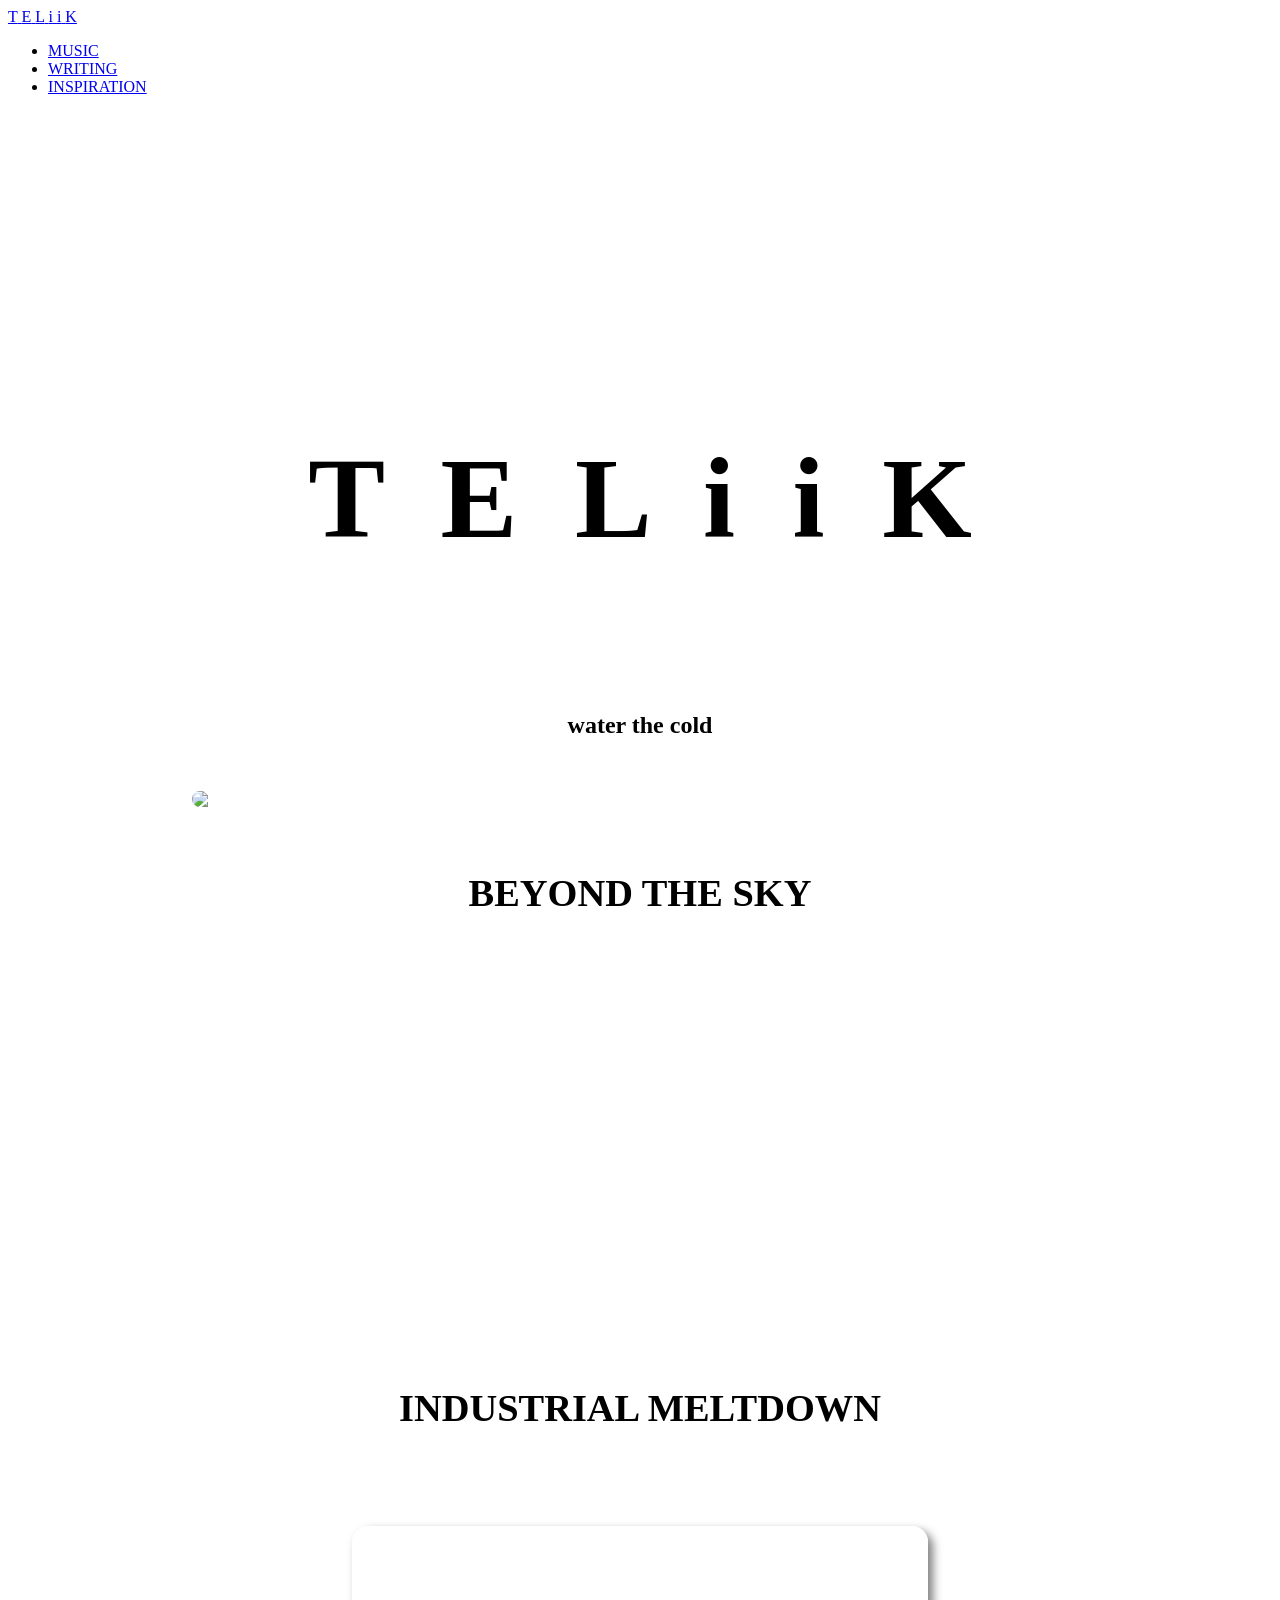
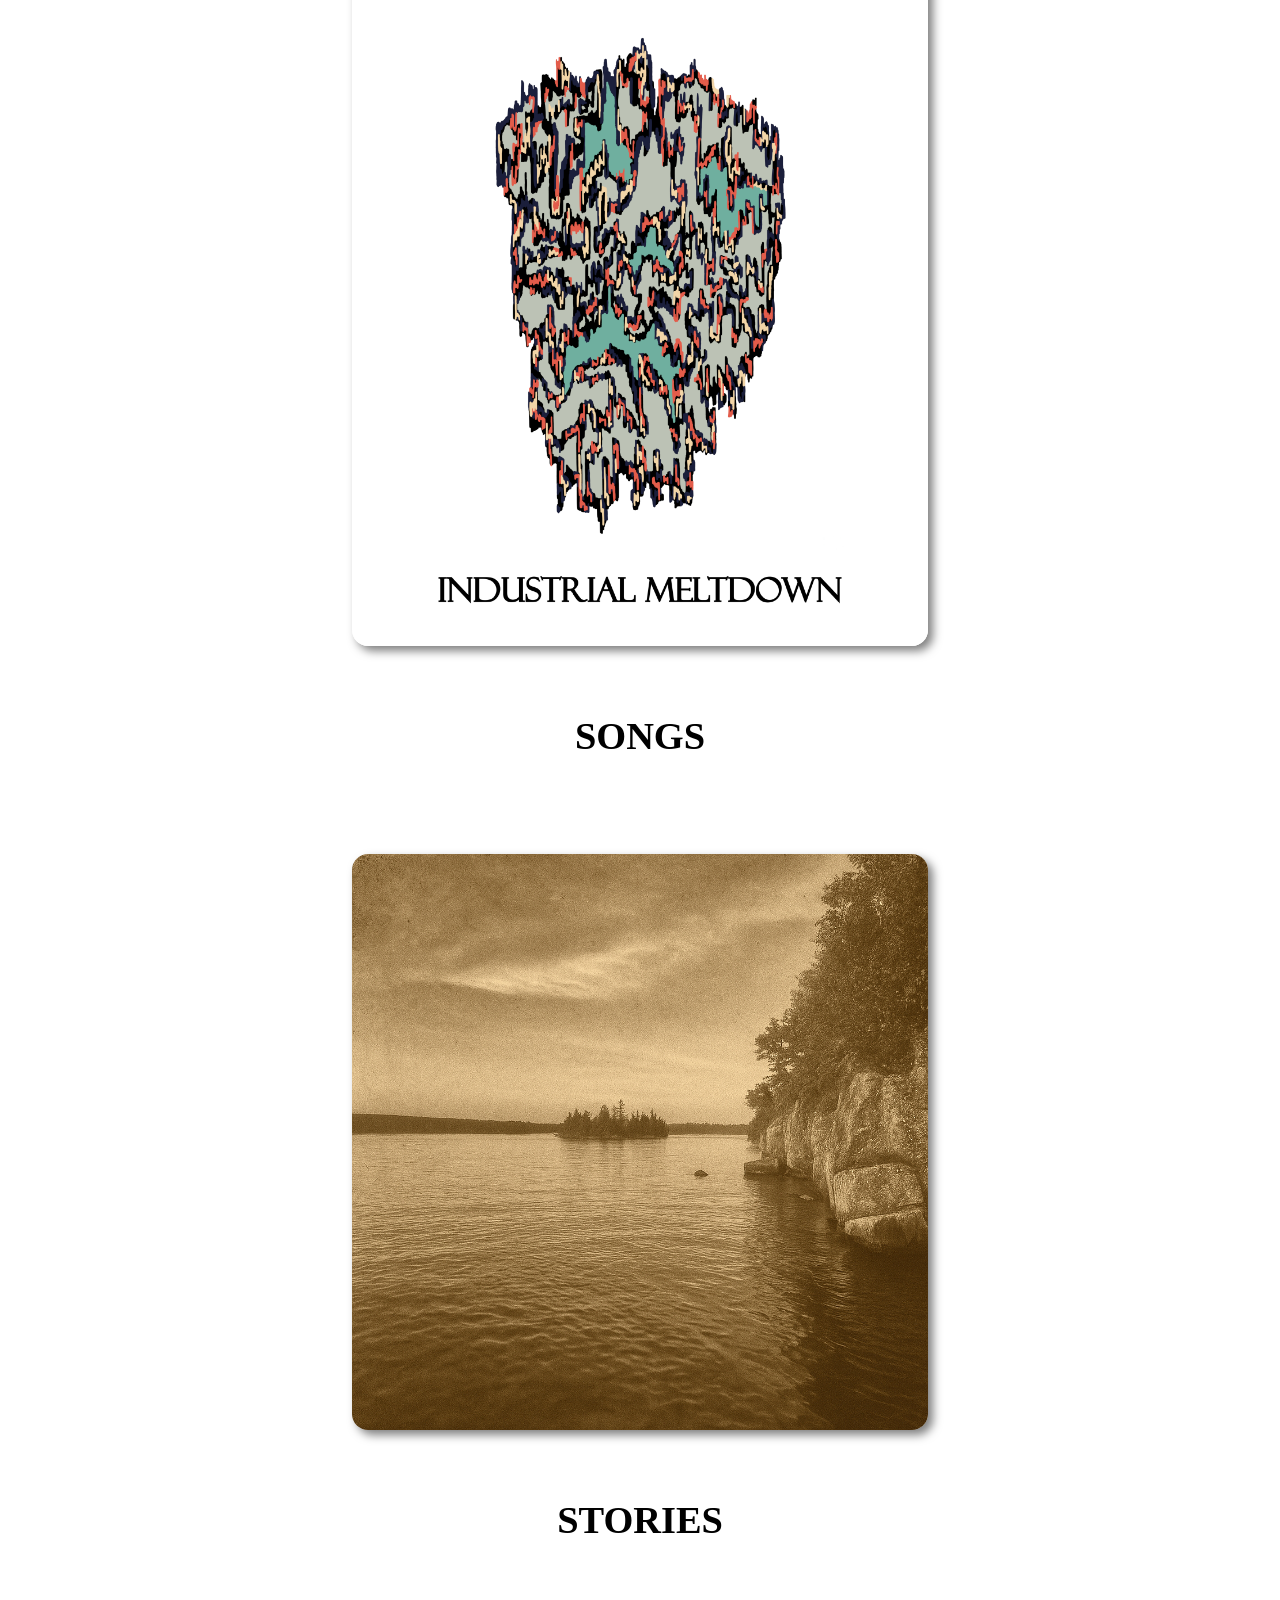
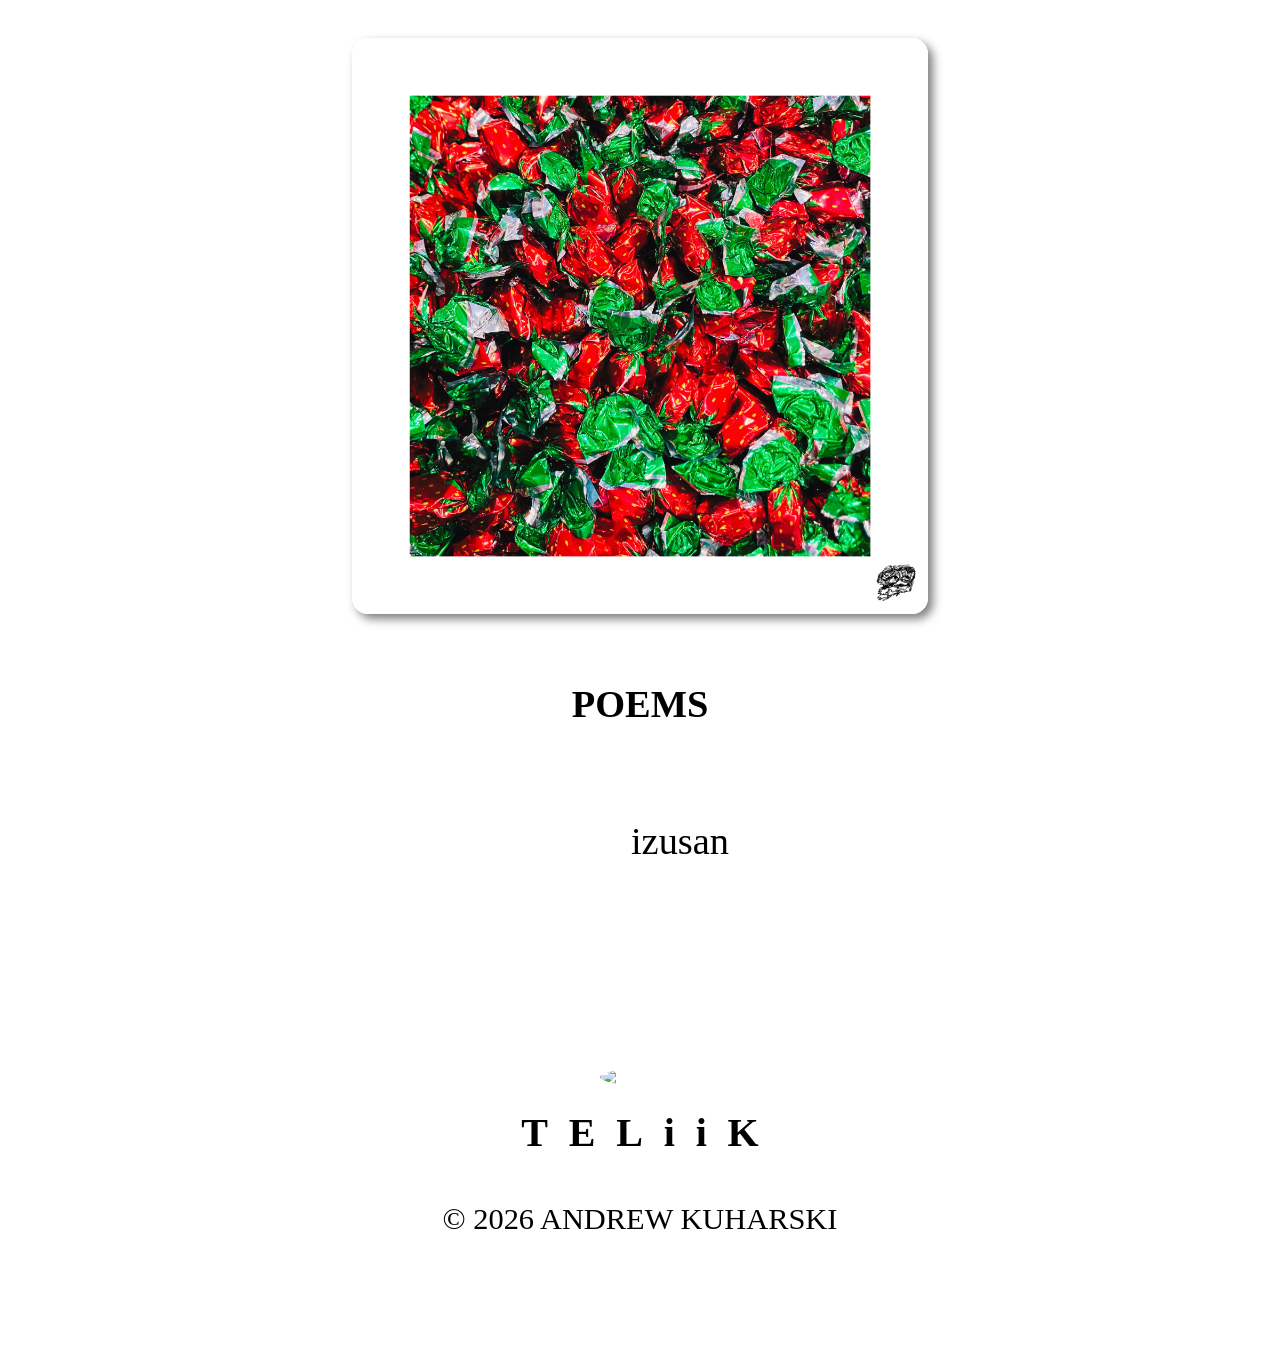
==== index.html @ 66ac55ae "housekeeping" ====
<!DOCTYPE html>
<html lang="en">
<head>
  <meta charset="UTF-8">
  <meta http-equiv="X-UA-Compatible" content="IE=edge" />
  <meta name="viewport" content="width=device-width, initial-scale=1.0">
  <title>teliik.net</title>
  <link rel="apple-touch-icon" sizes="180x180" href="/images/apple-touch-icon.png">
  <link rel="icon" type="image/png" sizes="32x32" href="/images/favicon-32x32.png">
  <link rel="icon" type="image/png" sizes="16x16" href="/images/favicon-16x16.png">
  <link rel="manifest" href="/images/site.webmanifest">
  <link rel="mask-icon" href="/images/safari-pinned-tab.svg" color="#000000">
  <link rel="shortcut icon" href="/images/favicon.ico">
  <meta name="msapplication-TileColor" content="#2b5797">
  <meta name="msapplication-config" content="/images/browserconfig.xml">
  <meta name="theme-color" content="#ffffff">
  <script src="https://ajax.googleapis.com/ajax/libs/jquery/3.6.4/jquery.min.js" defer></script>
  <script src="https://kit.fontawesome.com/6708aff63b.js" crossorigin="anonymous" defer></script>
  <script src="scripts/header.js" defer></script>
  <script src="scripts/footer.js" defer></script>
  <script src="scripts/typewriter.js" defer></script>
  <script src="scripts/marquee.js" defer></script>
  <link rel="stylesheet" href="styles/header.css">
  <link rel="stylesheet" href="styles/index.css">
  <link rel="stylesheet" href="styles/footer.css">
  <link rel="stylesheet" href="styles/typewriter.css">
</head>
<body>
  <header class="header">
    <nav class="navbar">
      <a href="./" class="nav-logo">
        <div class="title">
          <span style="--i:1">T</span>
          <span style="--i:2">E</span>
          <span style="--i:3">L</span>
          <span style="--i:4">i</span>
          <span style="--i:5">i</span>
          <span style="--i:6">K</span> 
        </div>    
      </a>
      <ul class="nav-list">
          <li class="nav-item">
            <a href="./music" class="nav-link">MUSIC</a>
          </li>
          <li class="nav-item">
              <a href="./writing" class="nav-link">WRITING</a>
          </li>
          <li class="nav-item">
              <a href="./inspiration" class="nav-link">INSPIRATION</a>
          </li>
      </ul>
      <div class="hamburger">
          <span class="bar"></span>
          <span class="bar"></span>
          <span class="bar"></span>
      </div>
    </nav>
  </header>
  <main style="flex-grow: 1;">
    <section>
      <div class="homepage">
        <div class="home-text">
          <h1 class="title-text">
            T&ensp;E&ensp;L&ensp;i&ensp;i&ensp;K
          </h1>
          <div class="typing-container">
            <h1 class="typewrite"></h1>
          </div>
        </div>
        <img class="lines-img" src="./images/teliik.png">
      </div>
    </section>
    <section>
      <div class="recent">
        <div class="recent-content">
          <div class="recent-thing">
            <h2 class="recent-text">
              BEYOND THE SKY
            </h2>
            <iframe
              src="https://www.youtube.com/embed/NKe9_5n9QjQ?autoplay=1&mute=1&rel=0&modestbranding=1" 
              title="teliik - Beyond the Sky (official video)" 
              frameborder="0" 
              allow="accelerometer; autoplay; clipboard-write; encrypted-media; gyroscope; picture-in-picture; web-share" 
              allowfullscreen>
            </iframe>
            <h2 class="recent-text">
              INDUSTRIAL MELTDOWN
            </h2>
            <a href="./inspiration" target="_blank" style=" position: relative; text-align: center; color: var(--main-bg-color);">
              <img class="story-img" src="./images/industrialmeltdown.png">
            </a>
          </div>
          <div class="recent-thing">
            <h2 class="recent-text">
              SONGS
            </h2>
            <a href="./music" target="_blank" style=" position: relative; text-align: center; color: var(--main-bg-color);">
              <img class="story-img" src="./images/lakes.png">
            </a>            
            <h2 class="recent-text">
              STORIES
            </h2>
            <a href="./japanesecandy.pdf" target="_blank" style=" position: relative; text-align: center; color: var(--main-bg-color);">
              <img class="story-img" src="./images/japanesecandy.png">
            </a>
          </div>
        </div>
      </div>
    </section>
    <section>
      <div class="recent-poems">
        <h2 class="recent-text">
          POEMS
        </h2>
        <div class="marquee">
          <ul class="marquee-content">
            <li><p>izusan</p></li>
            <li><p>teak</p></li>
            <li><p>sunrise</p></li>
            <li><p>lighthouse</p></li>
            <li><p>constellation</p></li>
            <li><p>firefly</p></li>
          </ul>
        </div>
      </div>
    </section>
  </main>
  <footer>
    <div class="footer-icons">
      <a href="https://www.instagram.com/andrewkuharski/" target="_blank" rel="noreferrer">
        <i class="fa-brands fa-instagram fa-fw" style="color: #000000; transition: 0.3s; font-size: 2.7rem;"></i>
      </a>
      <img class="two-footer" src="./images/22FA.png">
      <a href="https://open.spotify.com/artist/4HuOKZWRAAiEM58F3AivnS?si=sZNmsXobSdCxWiwDuWc8qQ">
        <i class="fa-brands fa-spotify fa-fw" style="color: #000000; transition: 0.3s; font-size: 2.7rem;"></i>
      </a>
    </div>
    <div class="footer-name">
      <div class="footer-scroll">
        <span style="--i:1">T</span>
        <span style="--i:2">E</span>
        <span style="--i:3">L</span>
        <span style="--i:4">i</span>
        <span style="--i:5">i</span>
        <span style="--i:6">K</span>
      </div>
    </div>
    <div class="copyright-notice">
      <p>&#169; 2026 ANDREW KUHARSKI</p>
    </div>
  </footer>
</body>
</html>
---- styles/index.css ----
.homepage {
  padding-top: clamp(10rem, 12vw, 18rem);
  padding-bottom: clamp(4rem, 4vw, 10rem);
  background-color: var(--main-bg-color);
  display: flex;
  flex-direction: row;
  justify-content: space-evenly;
  align-items: center;
}

.home-text {
  background-color: var(--main-bg-color);
  display: flex;
  flex-direction: column;
  justify-content: flex-start;
  align-items: center;
}

.title-text {
  text-align: center;
  font-size: clamp(4rem,9vw,9rem);
  padding-left: 12rem;
  padding-right: 12rem;
}

.lines-img {
  object-fit: cover;
  /* margin-top: clamp(2rem, 2vw, 8rem); */
  width: clamp(30rem, 45vw, 90rem);
  border-radius: 1rem;
}

/* marquee styling below */
.recent-poems {
  padding-top: 0rem;
  padding-left: 5rem;
  padding-right: 5rem;
  padding-bottom: clamp(2rem, 4vw, 10rem);
  /* margin-top: clamp(8rem, 6vw, 18rem); */
  background-color: var(--main-bg-color);
  display: flex;
  flex-direction: column;
  justify-content: space-evenly;
  align-items: center;

  /* marquee vars */
  --marquee-width: 80vw;
  --marquee-height: 20vh;
  --marquee-elements-displayed: 1;
  --marquee-element-width: calc(var(--marquee-width) / var(--marquee-elements-displayed));
  --marquee-animation-duration: calc(var(--marquee-elements) * 6s);
}

.recent-text {
  font-size: clamp(2rem,3vw,4rem);
}

.marquee {
  
  width: var(--marquee-width);
  height: var(--marquee-height);
  background-color: var(--main-bg-color);
  color: var(--main-text-color);
  overflow: hidden;
  position: relative;
}

.marquee:before, .marquee:after {
  position: absolute;
  top: 0;
  width: 12rem;
  height: 100%;
  content: "";
  z-index: 3;
}

.marquee:before {
  left: 0;
  background: linear-gradient(to right, var(--main-bg-color) 0%, transparent 100%);
}
.marquee:after {
  right: 0;
  background: linear-gradient(to left, var(--main-bg-color) 0%, transparent 100%);
}

.marquee-content {
  list-style: none;
  height: 50%;
  display: flex;
  animation: scrolling var(--marquee-animation-duration) linear infinite;
  margin-top: 3vw;
  margin-bottom: 6vw;
}

@keyframes scrolling {
  0% { transform: translateX(0); }
  100% { transform: translateX(calc(-1 * var(--marquee-element-width) * 
  var(--marquee-elements))); }
}

.marquee-content li {
  display: flex;
  justify-content: center;
  align-items: center;
  text-align: center;
  flex-shrink: 0;
  width: var(--marquee-element-width);
  max-height: 100%;
  font-size: clamp(1.5rem,3vw,4rem);
  white-space: nowrap;
}

.marquee-content li:hover {
  cursor: pointer;
}

.recent {
  background-color: var(--main-bg-color);
  display: flex;
  flex-direction: column;
  justify-content: space-evenly;
  align-items: center;
  padding-left: 5rem;
  padding-right: 5rem;
}

.recent-thing {
  background-color: var(--main-bg-color);
  display: flex;
  flex-direction: column;
  justify-content: space-evenly;
  align-items: center;
  padding-left: 5rem;
  padding-right: 5rem;
}

.recent-content {
  background-color: var(--main-bg-color);
  display: flex;
  flex-direction: row;
  justify-content: space-evenly;
  align-items: flex-start;
}

.recent-text {
  margin-top: clamp(4rem, 4vw, 14rem);
}



.recent-thing iframe {
  cursor: pointer;
  margin-top: clamp(8rem, 4vw, 14rem);
  margin-bottom: 0;
  width: clamp(30rem, 35vw, 70rem);
  height: calc(clamp(30rem, 35vw, 70rem) * 9 / 16);
}

.recent-thing img {
  cursor: pointer;
  margin-top: clamp(8rem, 4vw, 14rem);
  /* margin-bottom: clamp(8rem, 6vw, 18rem); */
}

.story-img {
  object-fit: cover;
  width: clamp(30rem, 35vw, 60rem);
  border-radius: 1rem;
  box-shadow: 5px 5px 10px rgba(0, 0, 0, 0.5);
}

.buck-text {
  position: absolute;
  top: 20%;
  left: 50%;
  color: var(--main-text-color);
  transform: translate(-50%, -50%);
  font-size: clamp(2.8rem,6vw,7rem);
}

.buck-click {
  position: absolute;
  top: 30%;
  left: 50%;
  color: var(--main-text-color);
  transform: translate(-50%, -50%);
  font-size: clamp(1.2rem,2vw,2.5rem);
}

a .story-img {
  transition: transform 0.2s ease, box-shadow 0.2s ease;
}

a:hover .story-img {
  transform: translateY(-4px) scale(1.01);
  box-shadow: 8px 8px 16px rgba(0, 0, 0, 0.35);
  cursor: pointer;
}

@media only screen and (max-width: 600px) {

  .recent-poems {
    
    --marquee-height: 14vh;
    --marquee-elements-displayed: 1;
    --marquee-animation-duration: calc(var(--marquee-elements) * 4s);
  }
  .marquee:before, .marquee:after { width: 8rem; }
}

@media only screen and (max-width: 1880px) {
  .homepage {
    padding-top: clamp(14rem, 12vw, 16rem);
    padding-bottom: 0;
    flex-direction: column;
  }
  .recent-content {
    flex-direction: column;
    align-items: center;
  }
  .title-text {
    padding-left: 0rem;
    padding-right: 0rem;
  }
  .typing-container {
    /* margin-top: clamp(4rem, 4vw, 14rem); */
    margin-top: clamp(2rem, 2vw, 6rem);
    margin-bottom: clamp(2rem, 1.5vw, 4rem);
  }

  .lines-img {
    /* margin-top: clamp(4rem, 4vw, 14rem); */
    /* margin-bottom: clamp(2rem, 6vw, 14rem); */
    width: clamp(30rem, 70vw, 100rem);
  }
  .home-text {
    width: clamp(30rem, 70vw, 100rem);
  }

  /* .what-text { font-size: clamp(2rem,6vw,6rem); } */
  .recent-text {
    margin-top: clamp(4rem, 4vw, 14rem);
  }

  .recent-thing .story-img {
    width: clamp(30rem, 45vw, 60rem);
  }

  /* .recent-poems { margin-top: clamp(4rem, 4vw, 14rem); } */

  .recent-thing img { margin-top: clamp(4rem, 4vw, 14rem); }
  .recent-thing iframe { 
    margin-top: clamp(2rem, 4vw, 14rem);
    margin-bottom: 0;
    width: clamp(30rem, 45vw, 60rem);
    height: calc(clamp(30rem, 45vw, 60rem) * 9 / 16);
  }
}
---- styles/footer.css ----
.footer-icons {
  background-color: var(--nav-footer-color);
  display: flex;
  height: 30%;
  justify-content: center;
  align-items: center;
  padding-top: 5rem;
}

.footer-name {
  background-color: var(--nav-footer-color);
  display: flex;
  height: 70%;
  justify-content: center;
  align-items: center;
  padding-top: 1.5rem;
}

.footer-scroll {
  font-size: 0rem;
  font-weight: bold;
  position: relative;
  transition: ease-in-out 0.5s;
  color: var(--main-text-color);
}

.footer-scroll span {
  font-size: 2.5rem;
  margin-left: 0.65rem;
  margin-right: 0.65rem;
}

.footer-scroll:hover {
  cursor: pointer;
  transform: scale(1.1);
}

.footer-scroll:hover span {
  position: relative;
  display: inline-block;
  animation: flip 2.5s infinite;
  animation-delay: 0s;
}

@media only screen and (max-width: 500px) {
  .footer-scroll {
    transition: none;
  }
  .footer-scroll:hover {
    cursor: pointer;
    transform: none;
  }
  .footer-scroll:hover span {
    position: relative;
    display: inline-block;
    animation: none;
  }
}

@keyframes flip {
  0%, 80% {
    transform: rotateY(360deg) 
  }
}

.fa-instagram:hover {
  transform: scale(1.25);
}

.footer-icons .fa-spotify:hover {
  transform: scale(1.25);
}

.copyright-notice {
  background-color: var(--nav-footer-color);
  display: flex;
  justify-content: center;
  padding-top: 1rem;
  padding-bottom: 5rem;
  font-size: 1.9rem;
}

.two-footer {
  object-fit: cover;
  border-radius: 50%;
  width: 5rem;
  margin-left: 5rem;
  margin-right: 5rem;
}

.footer-logo {
  font-size: 3rem;
  font-weight: bold;
  position: relative;
  transition: ease-in-out 0.5s;
}

.footer-logo:hover {
  transform: scale(1.1);
  cursor: pointer;
}
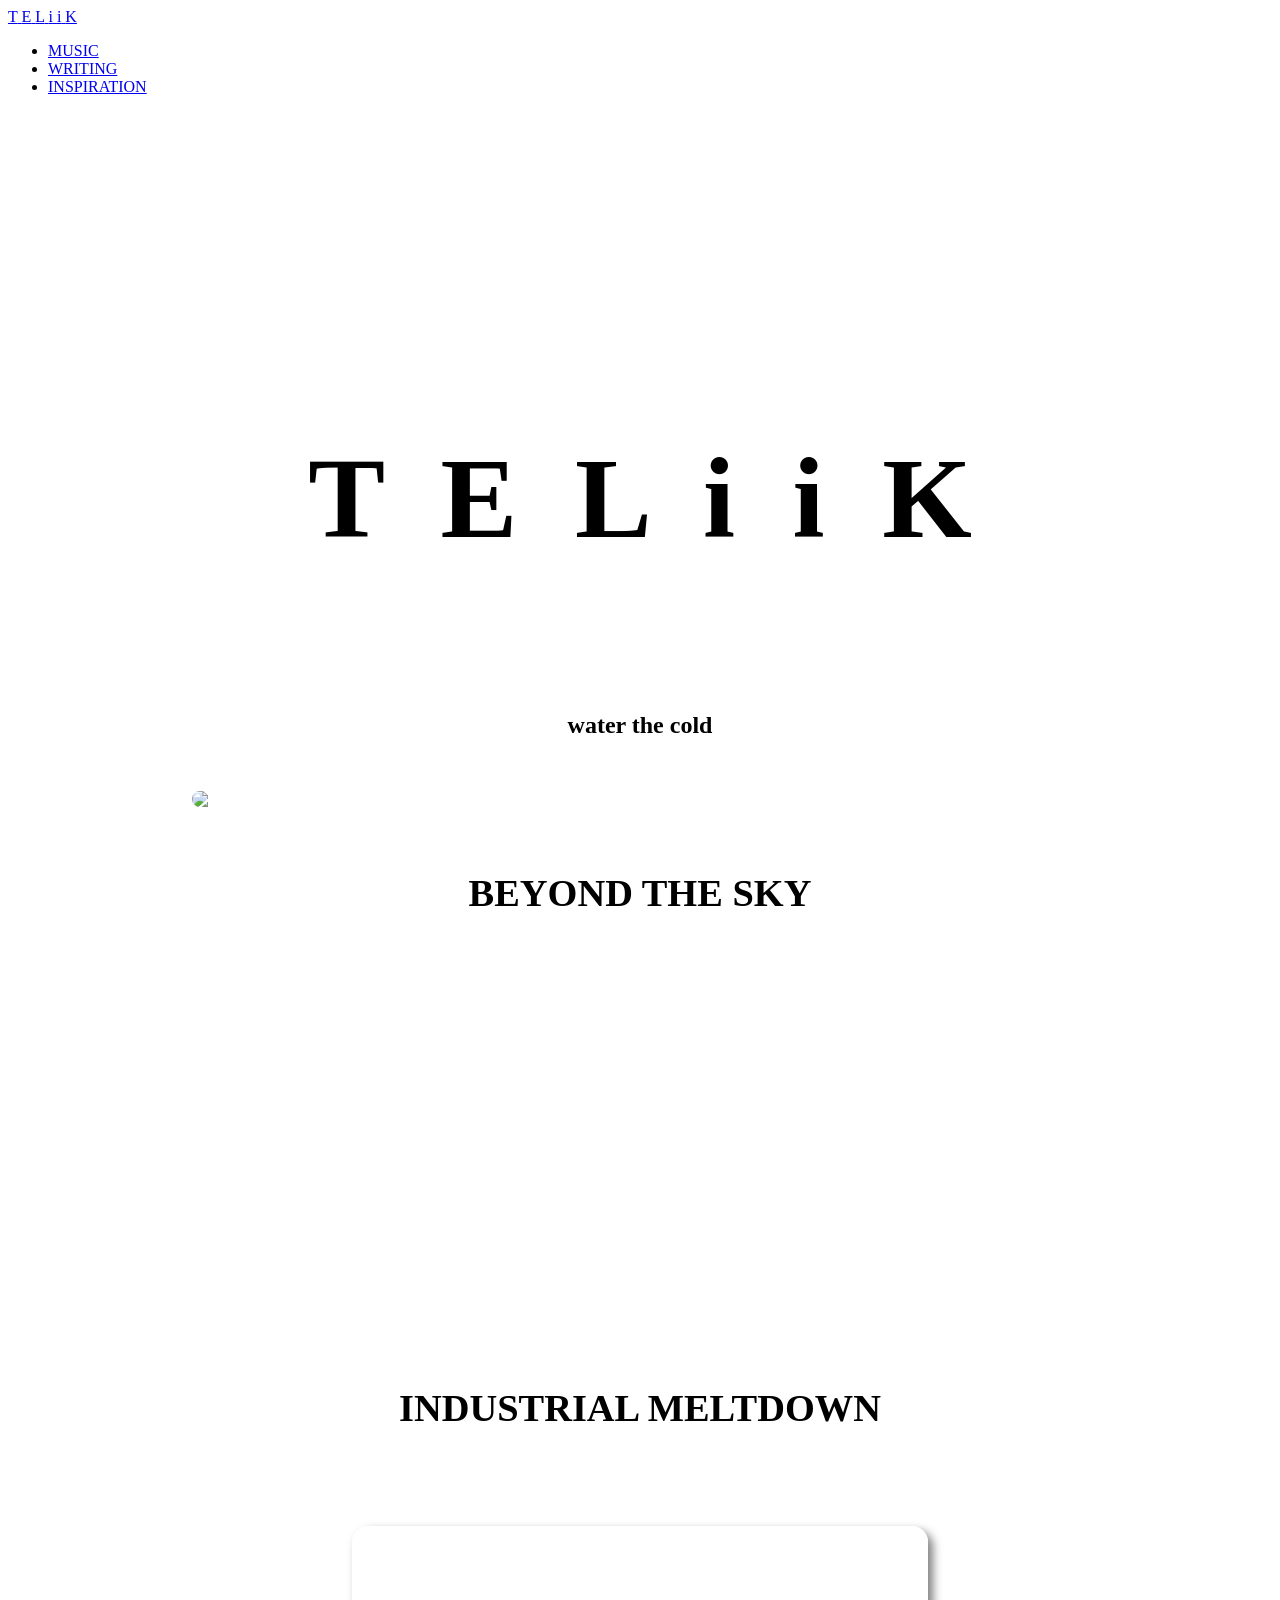
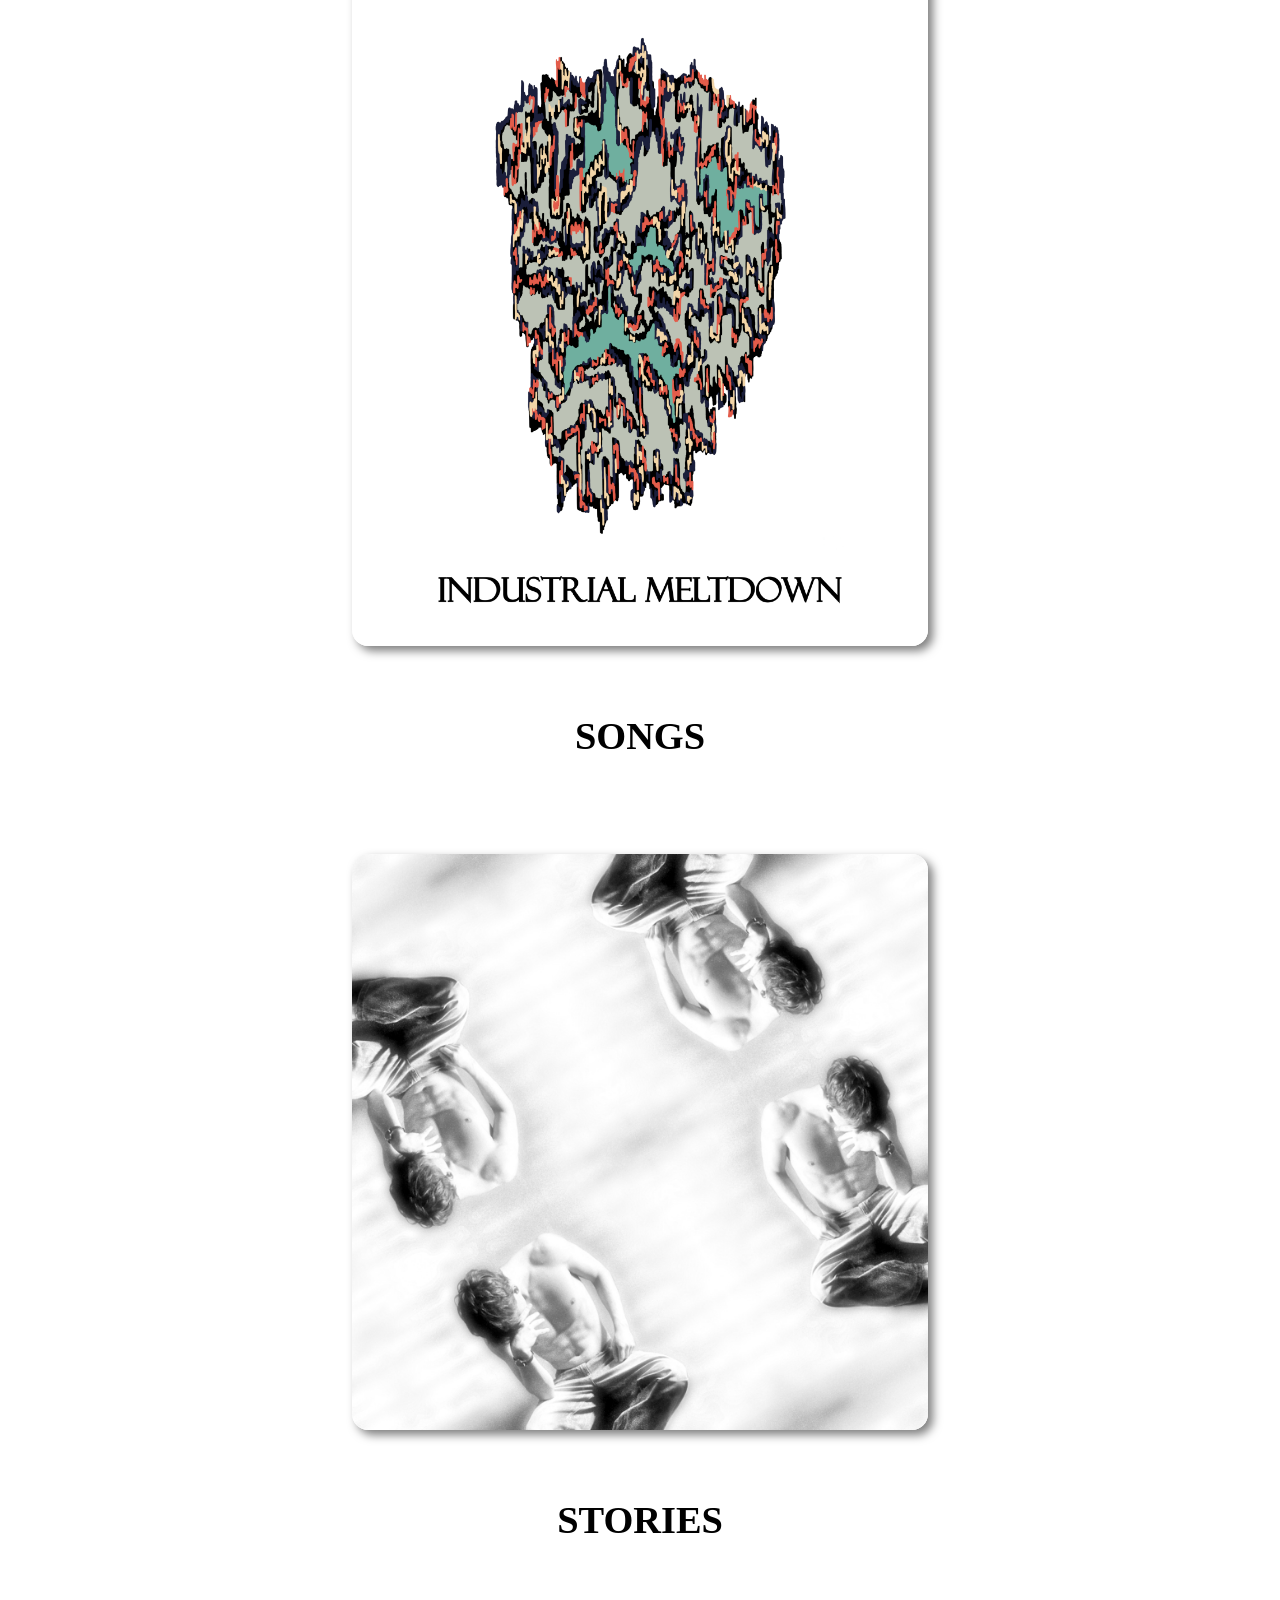
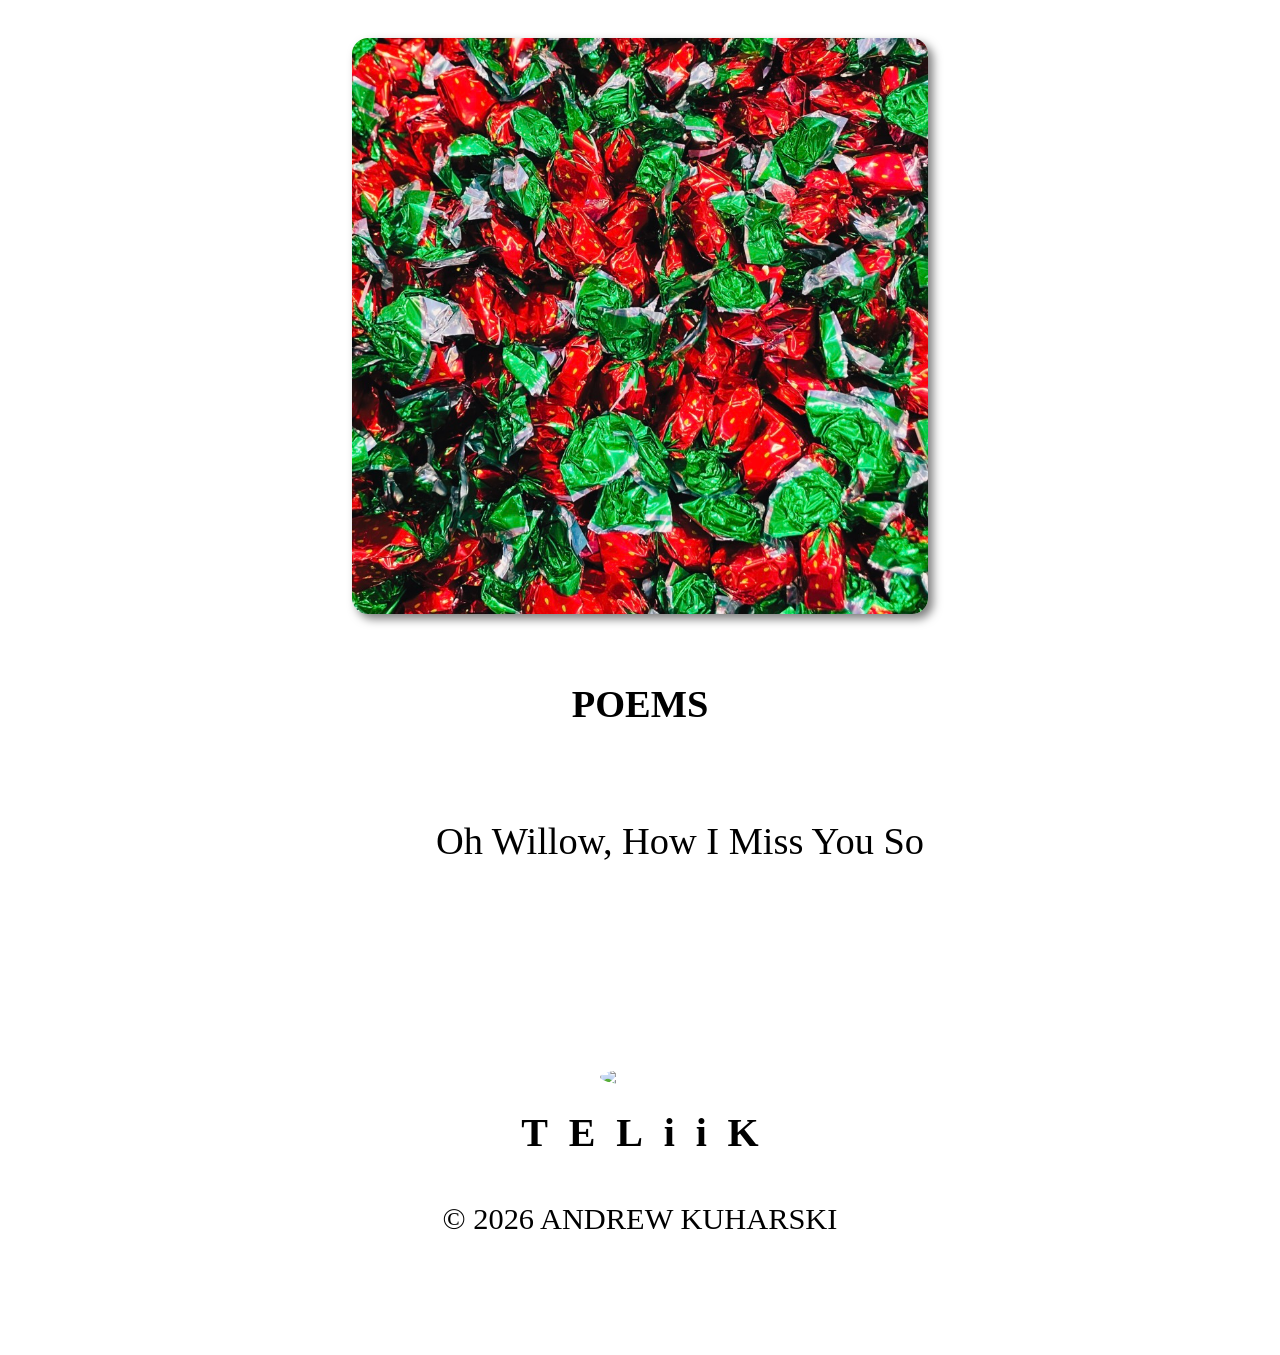
==== commit 76d7f844: "updated writing page" ====
--- a/index.html
+++ b/index.html
@@ -96,13 +96,13 @@
               SONGS
             </h2>
             <a href="./music" target="_blank" style=" position: relative; text-align: center; color: var(--main-bg-color);">
-              <img class="story-img" src="./images/lakes.png">
+              <img class="story-img" src="./images/Phototropisme.jpg">
             </a>            
             <h2 class="recent-text">
               STORIES
             </h2>
             <a href="./japanesecandy.pdf" target="_blank" style=" position: relative; text-align: center; color: var(--main-bg-color);">
-              <img class="story-img" src="./images/japanesecandy.png">
+              <img class="story-img" src="./images/japanesecandysquare.jpg">
             </a>
           </div>
         </div>
@@ -115,12 +115,8 @@
         </h2>
         <div class="marquee">
           <ul class="marquee-content">
-            <li><p>izusan</p></li>
-            <li><p>teak</p></li>
-            <li><p>sunrise</p></li>
-            <li><p>lighthouse</p></li>
-            <li><p>constellation</p></li>
-            <li><p>firefly</p></li>
+            <li><p>Oh Willow, How I Miss You So</p></li>
+            <li><p>life at sea</p></li>
           </ul>
         </div>
       </div>
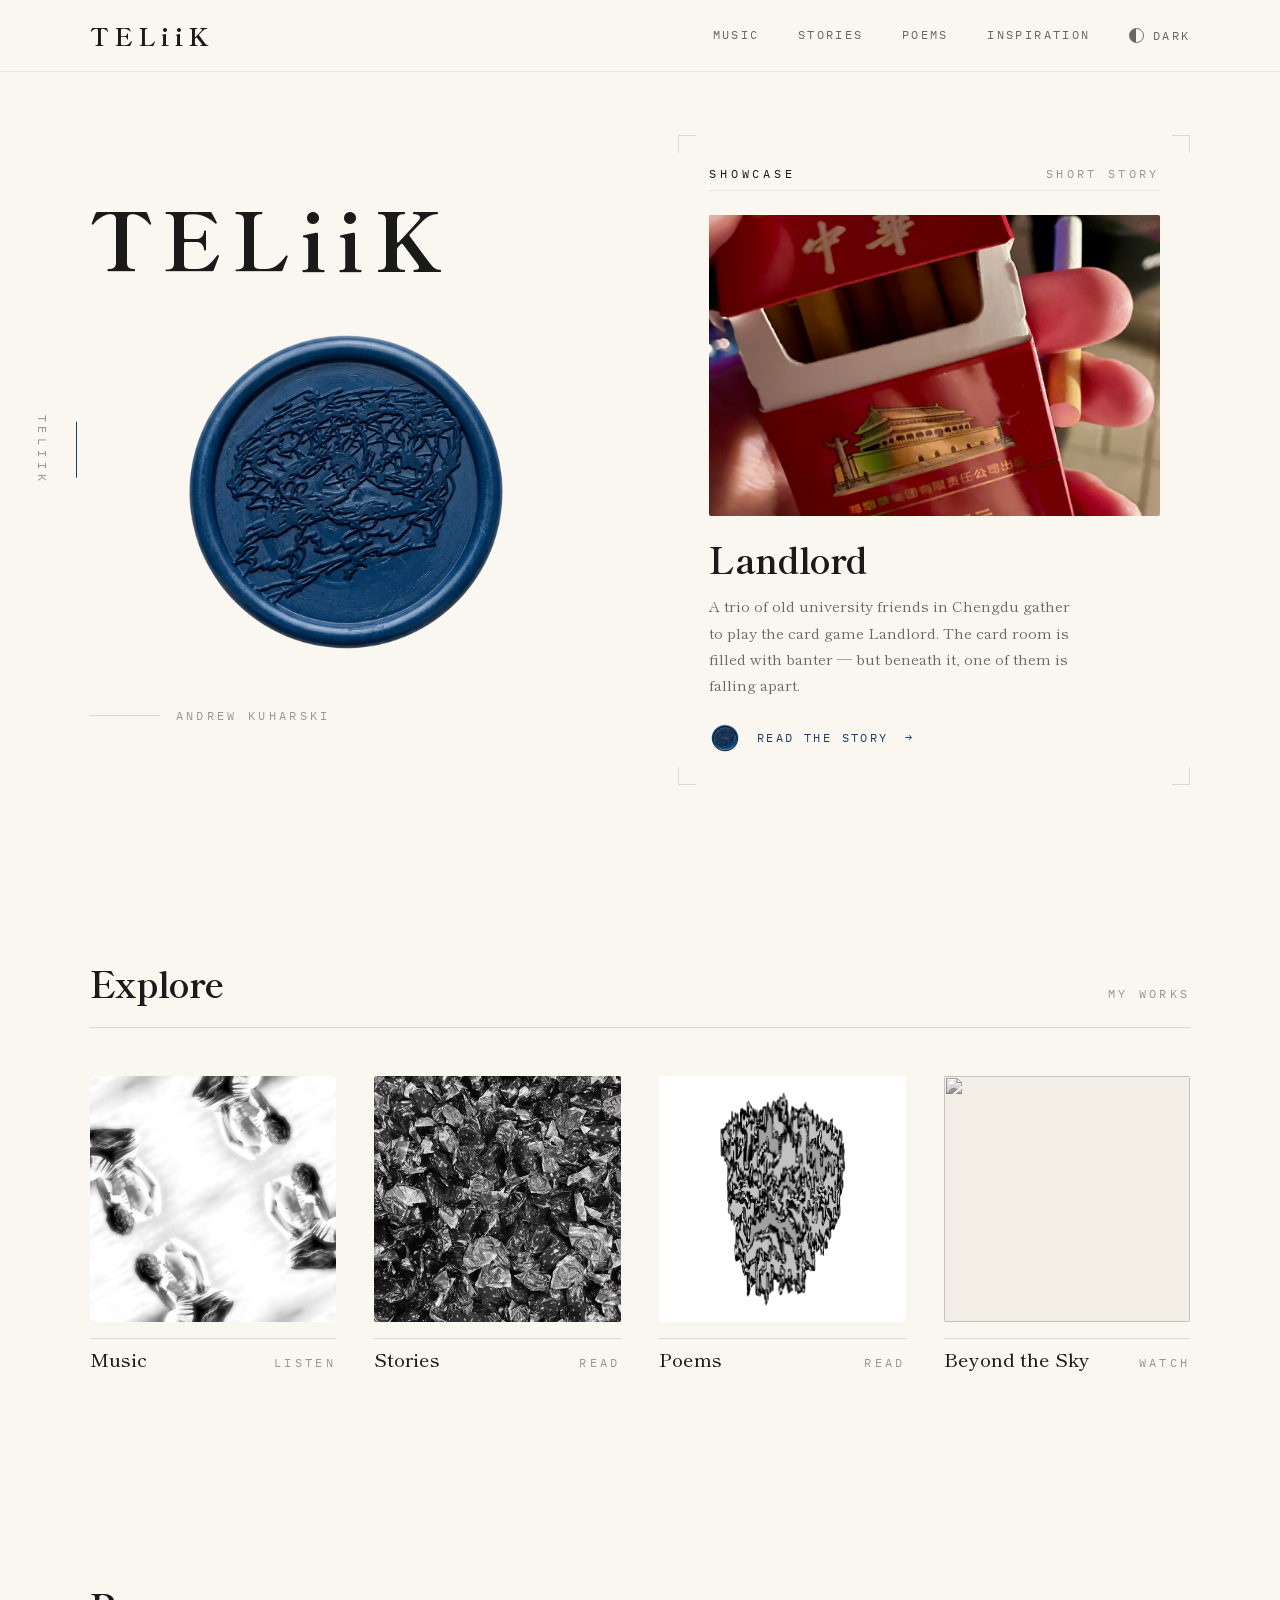
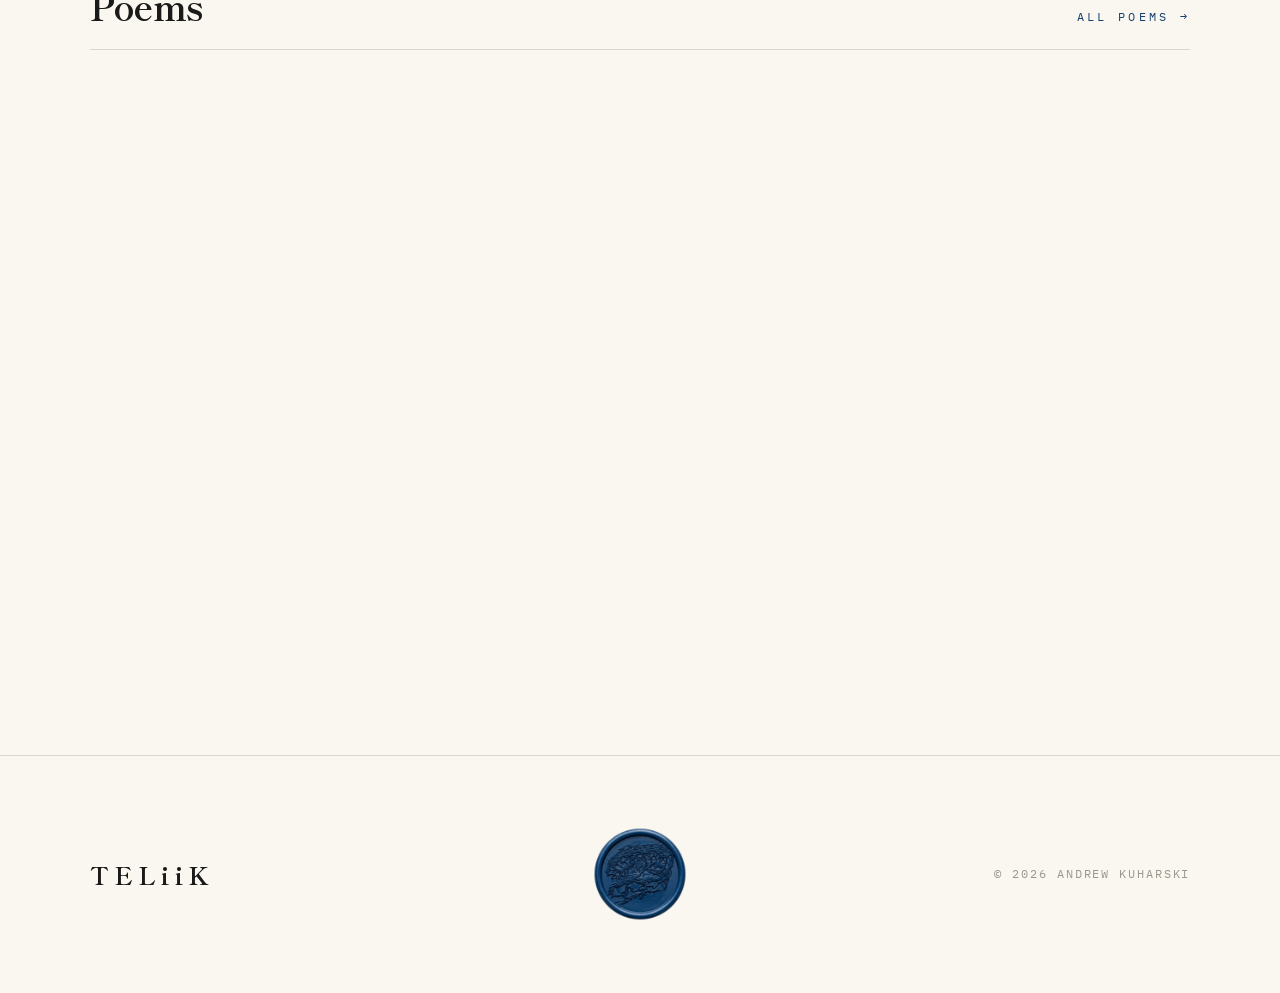
==== commit 494c2279: "website overhaul + new content" ====
--- a/index.html
+++ b/index.html
@@ -1,150 +1,168 @@
-<!DOCTYPE html>
-<html lang="en">
-<head>
-  <meta charset="UTF-8">
-  <meta http-equiv="X-UA-Compatible" content="IE=edge" />
-  <meta name="viewport" content="width=device-width, initial-scale=1.0">
-  <title>teliik.net</title>
-  <link rel="apple-touch-icon" sizes="180x180" href="/images/apple-touch-icon.png">
-  <link rel="icon" type="image/png" sizes="32x32" href="/images/favicon-32x32.png">
-  <link rel="icon" type="image/png" sizes="16x16" href="/images/favicon-16x16.png">
-  <link rel="manifest" href="/images/site.webmanifest">
-  <link rel="mask-icon" href="/images/safari-pinned-tab.svg" color="#000000">
-  <link rel="shortcut icon" href="/images/favicon.ico">
-  <meta name="msapplication-TileColor" content="#2b5797">
-  <meta name="msapplication-config" content="/images/browserconfig.xml">
-  <meta name="theme-color" content="#ffffff">
-  <script src="https://ajax.googleapis.com/ajax/libs/jquery/3.6.4/jquery.min.js" defer></script>
-  <script src="https://kit.fontawesome.com/6708aff63b.js" crossorigin="anonymous" defer></script>
-  <script src="scripts/header.js" defer></script>
-  <script src="scripts/footer.js" defer></script>
-  <script src="scripts/typewriter.js" defer></script>
-  <script src="scripts/marquee.js" defer></script>
-  <link rel="stylesheet" href="styles/header.css">
-  <link rel="stylesheet" href="styles/index.css">
-  <link rel="stylesheet" href="styles/footer.css">
-  <link rel="stylesheet" href="styles/typewriter.css">
-</head>
-<body>
-  <header class="header">
-    <nav class="navbar">
-      <a href="./" class="nav-logo">
-        <div class="title">
-          <span style="--i:1">T</span>
-          <span style="--i:2">E</span>
-          <span style="--i:3">L</span>
-          <span style="--i:4">i</span>
-          <span style="--i:5">i</span>
-          <span style="--i:6">K</span> 
-        </div>    
-      </a>
-      <ul class="nav-list">
-          <li class="nav-item">
-            <a href="./music" class="nav-link">MUSIC</a>
-          </li>
-          <li class="nav-item">
-              <a href="./writing" class="nav-link">WRITING</a>
-          </li>
-          <li class="nav-item">
-              <a href="./inspiration" class="nav-link">INSPIRATION</a>
-          </li>
-      </ul>
-      <div class="hamburger">
-          <span class="bar"></span>
-          <span class="bar"></span>
-          <span class="bar"></span>
-      </div>
-    </nav>
-  </header>
-  <main style="flex-grow: 1;">
-    <section>
-      <div class="homepage">
-        <div class="home-text">
-          <h1 class="title-text">
-            T&ensp;E&ensp;L&ensp;i&ensp;i&ensp;K
-          </h1>
-          <div class="typing-container">
-            <h1 class="typewrite"></h1>
-          </div>
-        </div>
-        <img class="lines-img" src="./images/teliik.png">
-      </div>
-    </section>
-    <section>
-      <div class="recent">
-        <div class="recent-content">
-          <div class="recent-thing">
-            <h2 class="recent-text">
-              BEYOND THE SKY
-            </h2>
-            <iframe
-              src="https://www.youtube.com/embed/NKe9_5n9QjQ?autoplay=1&mute=1&rel=0&modestbranding=1" 
-              title="teliik - Beyond the Sky (official video)" 
-              frameborder="0" 
-              allow="accelerometer; autoplay; clipboard-write; encrypted-media; gyroscope; picture-in-picture; web-share" 
-              allowfullscreen>
-            </iframe>
-            <h2 class="recent-text">
-              INDUSTRIAL MELTDOWN
-            </h2>
-            <a href="./inspiration" target="_blank" style=" position: relative; text-align: center; color: var(--main-bg-color);">
-              <img class="story-img" src="./images/industrialmeltdown.png">
-            </a>
-          </div>
-          <div class="recent-thing">
-            <h2 class="recent-text">
-              SONGS
-            </h2>
-            <a href="./music" target="_blank" style=" position: relative; text-align: center; color: var(--main-bg-color);">
-              <img class="story-img" src="./images/Phototropisme.jpg">
-            </a>            
-            <h2 class="recent-text">
-              STORIES
-            </h2>
-            <a href="./japanesecandy.pdf" target="_blank" style=" position: relative; text-align: center; color: var(--main-bg-color);">
-              <img class="story-img" src="./images/japanesecandysquare.jpg">
-            </a>
-          </div>
-        </div>
-      </div>
-    </section>
-    <section>
-      <div class="recent-poems">
-        <h2 class="recent-text">
-          POEMS
-        </h2>
-        <div class="marquee">
-          <ul class="marquee-content">
-            <li><p>Oh Willow, How I Miss You So</p></li>
-            <li><p>life at sea</p></li>
-          </ul>
-        </div>
-      </div>
-    </section>
-  </main>
-  <footer>
-    <div class="footer-icons">
-      <a href="https://www.instagram.com/andrewkuharski/" target="_blank" rel="noreferrer">
-        <i class="fa-brands fa-instagram fa-fw" style="color: #000000; transition: 0.3s; font-size: 2.7rem;"></i>
-      </a>
-      <img class="two-footer" src="./images/22FA.png">
-      <a href="https://open.spotify.com/artist/4HuOKZWRAAiEM58F3AivnS?si=sZNmsXobSdCxWiwDuWc8qQ">
-        <i class="fa-brands fa-spotify fa-fw" style="color: #000000; transition: 0.3s; font-size: 2.7rem;"></i>
-      </a>
-    </div>
-    <div class="footer-name">
-      <div class="footer-scroll">
-        <span style="--i:1">T</span>
-        <span style="--i:2">E</span>
-        <span style="--i:3">L</span>
-        <span style="--i:4">i</span>
-        <span style="--i:5">i</span>
-        <span style="--i:6">K</span>
-      </div>
-    </div>
-    <div class="copyright-notice">
-      <p>&#169; 2026 ANDREW KUHARSKI</p>
-    </div>
-  </footer>
-</body>
-</html>
+<!DOCTYPE html>
+<html lang="en">
+<head>
+  <meta charset="UTF-8">
+  <meta name="viewport" content="width=device-width, initial-scale=1.0">
+  <title>T E L i i K</title>
+  <meta name="description" content="Music, stories and poems by Andrew Kuharski, writing as TELiiK.">
+
+  <link rel="apple-touch-icon" sizes="180x180" href="/images/seal-180.png">
+  <link rel="icon" type="image/png" sizes="32x32" href="/images/seal-32.png">
+  <link rel="icon" type="image/png" sizes="16x16" href="/images/seal-16.png">
+  <link rel="manifest" href="/images/site.webmanifest">
+  <link rel="mask-icon" href="/images/safari-pinned-tab.svg" color="#173F6D">
+  <link rel="shortcut icon" href="/images/seal-32.png">
+  <meta name="theme-color" content="#FAF7F0" media="(prefers-color-scheme: light)">
+  <meta name="theme-color" content="#12141A" media="(prefers-color-scheme: dark)">
+
+  <script>
+    (function () {
+      try {
+        var t = localStorage.getItem("teliik-theme");
+        if (t) document.documentElement.setAttribute("data-theme", t);
+      } catch (e) {}
+    })();
+  </script>
+
+  <link rel="preconnect" href="https://fonts.googleapis.com">
+  <link rel="preconnect" href="https://fonts.gstatic.com" crossorigin>
+  <link rel="stylesheet" href="https://fonts.googleapis.com/css2?family=Shippori+Mincho+B1:wght@400;500;700;800&family=IBM+Plex+Mono:wght@400;500&display=swap">
+  <link rel="stylesheet" href="styles/base.css">
+  <link rel="stylesheet" href="styles/index.css">
+
+  <script src="scripts/site.js" defer></script>
+</head>
+
+<body>
+  <header class="nav">
+    <a href="./" class="nav-mark">TELiiK</a>
+    <div class="nav-right">
+      <nav class="nav-links" id="nav-links" aria-label="Main">
+        <a href="./music">Music</a>
+        <a href="./stories">Stories</a>
+        <a href="./poems">Poems</a>
+        <a href="./inspiration">Inspiration</a>
+      </nav>
+      <button class="theme-toggle" type="button" aria-label="Switch theme">
+        <span class="theme-dot" aria-hidden="true"></span>
+        <span class="theme-words" aria-hidden="true"><span class="theme-word theme-word--dark">Dark</span><span class="theme-word theme-word--light">Light</span></span>
+      </button>
+      <button class="nav-burger" type="button" aria-expanded="false" aria-controls="nav-links" aria-label="Menu">
+        <i></i><i></i>
+      </button>
+    </div>
+  </header>
+
+  <div class="spine" aria-hidden="true"><span>Teliik</span></div>
+
+  <main>
+    <section class="hero wrap">
+      <div class="hero-copy">
+        <h1 class="hero-name">TELiiK</h1>
+        <div class="hero-img" aria-hidden="true"></div>
+        <div class="hero-caption">
+          <hr class="rule draw">
+          <span class="eyebrow">Andrew Kuharski</span>
+        </div>
+      </div>
+
+      <a class="showcase reveal" href="./stories#landlord">
+        <span class="showcase-marks" aria-hidden="true"></span>
+        <div class="showcase-head">
+          <span class="eyebrow label">Showcase</span>
+          <span class="eyebrow">Short story</span>
+        </div>
+        <div class="showcase-media">
+          <img src="./images/landlord.jpg" alt="" loading="lazy">
+        </div>
+        <h2 class="showcase-title">Landlord</h2>
+        <p class="showcase-blurb">
+            A trio of old university friends in Chengdu gather
+            to play the card game Landlord. The card room is
+            filled with banter — but beneath it, one of them 
+            is falling apart.
+          </p>
+        <p class="showcase-cta">
+          <span class="seal" aria-hidden="true"></span>
+          Read the story
+          <span class="arrow" aria-hidden="true">&rarr;</span>
+        </p>
+      </a>
+    </section>
+
+    <section class="section wrap">
+      <div class="section-head">
+        <h2>Explore</h2>
+        <p class="eyebrow">My works</p>
+      </div>
+      <div class="feature-grid">
+        <a class="feature reveal" href="./music">
+          <div class="feature-media"><img src="./images/Phototropisme.jpg" alt="" loading="lazy"></div>
+          <div class="feature-label">
+            <h3>Music</h3>
+            <span class="eyebrow">Listen</span>
+          </div>
+        </a>
+        <a class="feature reveal" href="./stories">
+          <div class="feature-media"><img src="./images/japanesecandysquare.jpg" alt="" loading="lazy"></div>
+          <div class="feature-label">
+            <h3>Stories</h3>
+            <span class="eyebrow">Read</span>
+          </div>
+        </a>
+        <a class="feature reveal" href="./poems">
+          <div class="feature-media"><img src="./images/industrialmeltdown.png" alt="" loading="lazy"></div>
+          <div class="feature-label">
+            <h3>Poems</h3>
+            <span class="eyebrow">Read</span>
+          </div>
+        </a>
+        <a class="feature reveal" href="https://www.youtube.com/watch?v=NKe9_5n9QjQ" target="_blank" rel="noreferrer">
+          <div class="feature-media"><img src="./images/beyondthesky.png" alt="" loading="lazy"></div>
+          <div class="feature-label">
+            <h3>Beyond the Sky</h3>
+            <span class="eyebrow">Watch</span>
+          </div>
+        </a>
+      </div>
+    </section>
+
+    <section class="section wrap">
+      <div class="section-head">
+        <h2>Poems</h2>
+        <a class="eyebrow" href="./poems" style="color: var(--link);">All poems &rarr;</a>
+      </div>
+      <div class="index-list">
+        <a class="index-row reveal" href="./poems#tattoos">
+          <span class="index-title">tattoos</span>
+          <span class="index-meta">Jul 2026</span>
+        </a>
+        <a class="index-row reveal" href="./poems#hair">
+          <span class="index-title">hair</span>
+          <span class="index-meta">Jul 2026</span>
+        </a>
+        <a class="index-row reveal" href="./poems#pool-party">
+          <span class="index-title">Pool Party</span>
+          <span class="index-meta">Jun 2026</span>
+        </a>
+        <a class="index-row reveal" href="./poems#oh-willow">
+          <span class="index-title">Oh Willow, How I Miss You So</span>
+          <span class="index-meta">May 2026</span>
+        </a>
+        <a class="index-row reveal" href="./poems#life-at-sea">
+          <span class="index-title">life at sea</span>
+          <span class="index-meta">May 2026</span>
+        </a>
+      </div>
+    </section>
+  </main>
+
+  <footer class="footer">
+    <button class="footer-mark" type="button" aria-label="Back to top">
+      TELiiK
+    </button>
+    <span class="footer-seal seal" aria-hidden="true"></span>
+    <p class="footer-meta">&copy; 2026 Andrew Kuharski</p>
+  </footer>
+</body>
+</html>
--- a/styles/base.css
+++ b/styles/base.css
@@ -0,0 +1,724 @@
+/* ==========================================================================
+   TELiiK — base
+   Sumi ink on washi. One accent, taken from the wax seal.
+   Everything here is shared by all four pages.
+   ========================================================================== */
+
+:root {
+  color-scheme: light dark;
+
+  /* ---- raw palette ----
+     One accent, taken from the wax seal itself: sumi ink, washi, seal navy. */
+  --washi: #FAF7F0;
+  --sumi:  #1A1A1A;
+  --seal:  #173F6D;
+
+  /* ---- semantic: light ---- */
+  --bg:        var(--washi);
+  --bg-sunk:   #F2EEE5;
+  --fg:        var(--sumi);
+  --fg-muted:  #6B665D;
+  --fg-faint:  #9C978D;
+  --rule:      rgba(26, 26, 26, 0.14);
+  --rule-soft: rgba(26, 26, 26, 0.07);
+  --accent:    var(--seal);
+  --link:      var(--seal);
+  --link-hover:#0E2A4A;
+
+  /* ---- type ---- */
+  --font-display: "Shippori Mincho B1", "Hiragino Mincho ProN", "Yu Mincho", "Songti SC", "Noto Serif SC", Georgia, serif;
+  /* Songti/Noto Serif SC catch Simplified-only glyphs (及时行乐 in Landlord)
+     that a Japanese mincho does not carry; Latin still resolves first. */
+  --font-body:    "Shippori Mincho B1", "Hiragino Mincho ProN", "Songti SC", "Noto Serif SC", Georgia, serif;
+  --font-mono:    "IBM Plex Mono", ui-monospace, "SF Mono", Menlo, monospace;
+
+  /* 1rem = 10px (html is 62.5%) */
+  --t-xs:   clamp(1.05rem, 0.15vw + 1.0rem,  1.25rem);
+  --t-sm:   clamp(1.25rem, 0.25vw + 1.2rem,  1.5rem);
+  --t-base: clamp(1.6rem,  0.4vw  + 1.5rem,  1.9rem);
+  --t-md:   clamp(1.9rem,  0.6vw  + 1.7rem,  2.4rem);
+  --t-lg:   clamp(2.4rem,  1.2vw  + 2.0rem,  3.6rem);
+  --t-xl:   clamp(3.2rem,  2.5vw  + 2.4rem,  5.6rem);
+  --t-2xl:  clamp(4.4rem,  6vw    + 2.0rem, 10rem);
+  --t-3xl:  clamp(5.2rem,  9vw    + 1.6rem, 15rem);
+
+  /* ---- space ---- */
+  --s-1: 0.8rem;
+  --s-2: 1.6rem;
+  --s-3: 2.4rem;
+  --s-4: 3.2rem;
+  --s-5: 4.8rem;
+  --s-6: 6.4rem;
+  --s-7: 9.6rem;
+  --s-8: 14rem;
+  --s-9: 20rem;
+
+  /* ma — the page's breathing room, deliberately large */
+  --gutter: clamp(2.4rem, 7vw, 16rem);
+  --measure: 62ch;
+
+  --nav-h: 7.2rem;
+  --ease: cubic-bezier(0.22, 0.61, 0.36, 1);
+}
+
+/* ---- semantic: dark ----
+   Not neutral black: the ground carries an indigo cast so the palette
+   stays one family across both themes. */
+@media (prefers-color-scheme: dark) {
+  :root:not([data-theme="light"]) {
+    --bg:        #12141A;
+    --bg-sunk:   #171A22;
+    --fg:        #E9E5DC;
+    --fg-muted:  #A19C92;
+    --fg-faint:  #6F6B64;
+    --rule:      rgba(233, 229, 220, 0.16);
+    --rule-soft: rgba(233, 229, 220, 0.08);
+    /* seal navy is far too dark on this ground: same hue, lifted to read */
+    --accent:    #5C8DC9;
+    --link:      #5C8DC9;
+    --link-hover:#8FB4E0;
+  }
+}
+
+:root[data-theme="dark"] {
+  --bg:        #12141A;
+  --bg-sunk:   #171A22;
+  --fg:        #E9E5DC;
+  --fg-muted:  #A19C92;
+  --fg-faint:  #6F6B64;
+  --rule:      rgba(233, 229, 220, 0.16);
+  --rule-soft: rgba(233, 229, 220, 0.08);
+  /* seal navy is far too dark on this ground: same hue, lifted to read */
+  --accent:    #5C8DC9;
+  --link:      #5C8DC9;
+  --link-hover:#8FB4E0;
+}
+
+/* ==========================================================================
+   reset
+   ========================================================================== */
+
+*,
+*::before,
+*::after { margin: 0; padding: 0; box-sizing: border-box; }
+
+html {
+  font-size: 62.5%;
+  scroll-behavior: smooth;
+  -webkit-text-size-adjust: 100%;
+}
+
+body {
+  min-height: 100vh;
+  display: flex;
+  flex-direction: column;
+  background: var(--bg);
+  color: var(--fg);
+  font-family: var(--font-body);
+  font-size: var(--t-base);
+  line-height: 1.75;
+  font-weight: 400;
+  -webkit-font-smoothing: antialiased;
+  text-rendering: optimizeLegibility;
+  transition: background-color 0.4s var(--ease), color 0.4s var(--ease);
+}
+
+main { flex: 1 0 auto; }
+
+/* height:auto matters — without it an <img> carrying width/height attributes
+   keeps its attribute height while max-width shrinks the width, and the
+   picture stretches. */
+img { max-width: 100%; height: auto; display: block; }
+li  { list-style: none; }
+
+a {
+  color: var(--link);
+  text-decoration: none;
+  transition: color 0.25s var(--ease);
+}
+a:hover { color: var(--link-hover); }
+
+:focus-visible {
+  outline: 2px solid var(--accent);
+  outline-offset: 3px;
+  border-radius: 1px;
+}
+
+::selection { background: var(--accent); color: var(--washi); }
+
+/* ==========================================================================
+   primitives
+   ========================================================================== */
+
+/* The wax seal, used only where it is large enough to actually read.
+   There is no small stand-in: at text size, state is carried by colour. */
+.seal {
+  display: inline-block;
+  width: 4.4rem;
+  height: 4.4rem;
+  flex: none;
+  background: url("../images/teliikseal.png") center / contain no-repeat;
+}
+.seal--lg { width: 6rem; height: 6rem; }
+
+/* the wax is dark navy and sinks into the dark ground without a lift */
+:root[data-theme="dark"] .seal { filter: brightness(1.8) saturate(1.05); }
+@media (prefers-color-scheme: dark) {
+  :root:not([data-theme="light"]) .seal { filter: brightness(1.8) saturate(1.05); }
+}
+
+.eyebrow {
+  font-family: var(--font-mono);
+  font-size: var(--t-xs);
+  font-weight: 400;
+  letter-spacing: 0.28em;
+  text-transform: uppercase;
+  color: var(--fg-faint);
+  line-height: 1.4;
+}
+
+.rule {
+  height: 1px;
+  background: var(--rule);
+  border: 0;
+  width: 100%;
+}
+
+.wrap {
+  padding-inline: var(--gutter);
+  width: 100%;
+  max-width: 152rem;
+  margin-inline: auto;
+}
+
+.sr-only {
+  position: absolute;
+  width: 1px;
+  height: 1px;
+  padding: 0;
+  margin: -1px;
+  overflow: hidden;
+  clip: rect(0, 0, 0, 0);
+  white-space: nowrap;
+  border: 0;
+}
+
+/* section + its head: shared by home, music and inspiration */
+.section { padding-block: clamp(6rem, 12vh, 14rem); }
+
+/* stacked on a phone, that rhythm reads as dead air — tighten it.
+   The masthead and footer are trimmed at the foot of this file, after
+   their own rules, or those would win on source order. */
+@media (max-width: 700px) {
+  .section { padding-block: clamp(3.2rem, 5vh, 5rem); }
+}
+
+.section-head {
+  display: flex;
+  align-items: baseline;
+  justify-content: space-between;
+  gap: var(--s-3);
+  padding-bottom: var(--s-3);
+  border-bottom: 1px solid var(--rule);
+}
+
+.section-head h2 {
+  font-family: var(--font-display);
+  font-size: var(--t-lg);
+  font-weight: 700;
+  letter-spacing: -0.01em;
+  line-height: 1;
+}
+
+.prose {
+  max-width: var(--measure);
+  font-size: var(--t-base);
+  line-height: 1.85;
+  color: var(--fg-muted);
+}
+.prose p + p { margin-top: 1.4em; }
+
+/* tategaki spine — page name set vertically down the left margin.
+   Decorative echo of the nav, so it stays out of the a11y tree. */
+.spine {
+  position: fixed;
+  left: clamp(1.6rem, 2.4vw, 3.6rem);
+  top: 50%;
+  transform: translateY(-50%);
+  z-index: 5;
+  display: flex;
+  flex-direction: column;
+  align-items: center;
+  gap: var(--s-3);
+  pointer-events: none;
+  writing-mode: vertical-rl;
+  text-orientation: mixed;
+}
+
+.spine::before {
+  content: "";
+  width: 1px;
+  height: 5.6rem;
+  background: var(--accent);
+  flex: none;
+}
+
+.spine span {
+  font-family: var(--font-mono);
+  font-size: var(--t-xs);
+  letter-spacing: 0.4em;
+  text-transform: uppercase;
+  color: var(--fg-faint);
+}
+
+@media (max-width: 1180px) {
+  .spine { display: none; }
+}
+
+/* ==========================================================================
+   masthead — every page opens the same way, offset left, mostly empty
+   ========================================================================== */
+
+.masthead {
+  padding-top: calc(var(--nav-h) + clamp(6rem, 14vh, 18rem));
+  padding-bottom: clamp(6rem, 12vh, 16rem);
+  display: flex;
+  flex-direction: column;
+  align-items: flex-start;
+  gap: var(--s-3);
+}
+
+/* Matched to .hero-name on the home page so every page title is one size.
+   Tracking stays tight here — 0.12em suits the TELiiK wordmark but pulls a
+   real word like "Inspiration" apart. */
+.masthead h1 {
+  font-family: var(--font-display);
+  font-size: clamp(3.6rem, 5vw + 1.6rem, 8.4rem);
+  font-weight: 700;
+  line-height: 1;
+  letter-spacing: -0.01em;
+}
+
+/* shrink-to-fit around the title, so the rule below stops where the word does */
+.masthead-title {
+  display: flex;
+  flex-direction: column;
+  align-items: flex-start;
+  gap: var(--s-2);
+}
+
+/* the same bookend that closes a poem, closing the page title */
+.masthead-end {
+  display: flex;
+  align-items: center;
+  gap: var(--s-2);
+  width: 100%;
+}
+.masthead-end::after {
+  content: "";
+  height: 1px;
+  flex: 1;
+  background: var(--rule);
+}
+
+.masthead .prose { margin-top: var(--s-2); }
+
+/* ==========================================================================
+   nav
+   ========================================================================== */
+
+.nav {
+  position: fixed;
+  top: 0;
+  left: 0;
+  width: 100%;
+  height: var(--nav-h);
+  z-index: 20;
+  display: flex;
+  align-items: center;
+  justify-content: space-between;
+  gap: var(--s-3);
+  padding-inline: var(--gutter);
+  background: color-mix(in srgb, var(--bg) 86%, transparent);
+  backdrop-filter: blur(14px) saturate(1.1);
+  -webkit-backdrop-filter: blur(14px) saturate(1.1);
+  border-bottom: 1px solid var(--rule-soft);
+  transition: transform 0.45s var(--ease), background-color 0.4s var(--ease);
+}
+
+.nav[data-hidden="true"] { transform: translateY(-100%); }
+
+.nav-mark {
+  font-family: var(--font-display);
+  font-size: var(--t-md);
+  font-weight: 700;
+  letter-spacing: 0.22em;
+  color: var(--fg);
+  display: inline-flex;
+  align-items: center;
+  gap: 0.9rem;
+}
+.nav-mark:hover,
+.nav-mark:focus-visible { color: var(--accent); }
+
+.nav-right {
+  display: flex;
+  align-items: center;
+  gap: clamp(2rem, 3vw, 4rem);
+}
+
+.nav-links {
+  display: flex;
+  align-items: center;
+  gap: clamp(2rem, 3vw, 4.4rem);
+}
+
+.nav-links a {
+  font-family: var(--font-mono);
+  font-size: var(--t-xs);
+  letter-spacing: 0.2em;
+  text-transform: uppercase;
+  color: var(--fg-muted);
+  position: relative;
+  padding-block: 0.6rem;
+}
+
+.nav-links a::after {
+  content: "";
+  position: absolute;
+  left: 0;
+  bottom: 0;
+  width: 0;
+  height: 1px;
+  background: var(--accent);
+  transition: width 0.3s var(--ease);
+}
+
+.nav-links a:hover,
+.nav-links a[aria-current="page"] { color: var(--fg); }
+.nav-links a:hover::after,
+.nav-links a[aria-current="page"]::after { width: 100%; }
+
+/* Theme toggle — a half-filled disc, labelled with the theme it switches TO
+   so a visitor doesn't have to guess. The label is set in the nav's own type. */
+.theme-toggle {
+  display: inline-flex;
+  align-items: center;
+  gap: 0.9rem;
+  padding: 0.6rem 0;
+  background: none;
+  border: 0;
+  cursor: pointer;
+  color: var(--fg-muted);
+  transition: color 0.25s var(--ease);
+}
+.theme-toggle:hover,
+.theme-toggle:focus-visible { color: var(--fg); }
+
+.theme-dot {
+  width: 1.5rem;
+  height: 1.5rem;
+  flex: none;
+  border-radius: 50%;
+  border: 1px solid currentColor;
+  background: linear-gradient(90deg, currentColor 0 50%, transparent 50% 100%);
+  transition: transform 0.5s var(--ease);
+}
+.theme-toggle:hover .theme-dot { transform: rotate(180deg); }
+:root[data-theme="dark"] .theme-toggle .theme-dot { transform: rotate(180deg); }
+:root[data-theme="dark"] .theme-toggle:hover .theme-dot { transform: rotate(0deg); }
+
+.theme-word {
+  font-family: var(--font-mono);
+  font-size: var(--t-xs);
+  letter-spacing: 0.2em;
+  text-transform: uppercase;
+}
+
+/* Which word shows is decided in CSS, not JS, so it is already correct on the
+   first paint — the script is deferred and would flash the wrong word. */
+.theme-word--light { display: none; }
+@media (prefers-color-scheme: dark) {
+  :root:not([data-theme="light"]) .theme-word--dark { display: none; }
+  :root:not([data-theme="light"]) .theme-word--light { display: inline; }
+}
+:root[data-theme="dark"] .theme-word--dark { display: none; }
+:root[data-theme="dark"] .theme-word--light { display: inline; }
+
+/* hamburger */
+.nav-burger {
+  display: none;
+  width: 3.4rem;
+  height: 3.4rem;
+  background: none;
+  border: 0;
+  cursor: pointer;
+  position: relative;
+  color: var(--fg);
+}
+.nav-burger i {
+  position: absolute;
+  left: 0.7rem;
+  width: 2rem;
+  height: 1px;
+  background: currentColor;
+  transition: transform 0.35s var(--ease), opacity 0.2s var(--ease);
+}
+.nav-burger i:nth-child(1) { top: 1.3rem; }
+.nav-burger i:nth-child(2) { top: 2rem; }
+.nav-burger[aria-expanded="true"] i:nth-child(1) { transform: translateY(0.35rem) rotate(45deg); }
+.nav-burger[aria-expanded="true"] i:nth-child(2) { transform: translateY(-0.35rem) rotate(-45deg); }
+
+@media (max-width: 820px) {
+  .nav-burger { display: block; }
+
+  /* the word would crowd the burger; the disc alone carries it here */
+  .theme-words { display: none; }
+
+  .nav-links {
+    position: fixed;
+    inset: var(--nav-h) 0 auto 0;
+    flex-direction: column;
+    align-items: flex-start;
+    gap: 0;
+    padding: var(--s-3) var(--gutter) var(--s-5);
+    background: var(--bg);
+    border-bottom: 1px solid var(--rule);
+    clip-path: inset(0 0 100% 0);
+    transition: clip-path 0.45s var(--ease);
+  }
+  .nav-links[data-open="true"] { clip-path: inset(0 0 0 0); }
+
+  .nav-links a {
+    font-size: var(--t-sm);
+    padding-block: var(--s-2);
+    width: 100%;
+    border-bottom: 1px solid var(--rule-soft);
+  }
+}
+
+/* ==========================================================================
+   footer
+   ========================================================================== */
+
+/* Three columns with equal 1fr flanks, so the seal is exactly centred no
+   matter how wide the wordmark or the copyright line get — space-between
+   would only centre it by accident. Vertical padding is symmetric for the
+   same reason. */
+.footer {
+  position: relative;
+  margin-top: clamp(8rem, 16vh, 20rem);
+  padding: var(--s-6) var(--gutter);
+  display: grid;
+  grid-template-columns: 1fr auto 1fr;
+  align-items: center;
+  gap: var(--s-4);
+}
+
+/* The rule is drawn rather than set as border-top: a 1px border lives inside
+   the box and pushes the padding box down by that pixel, so the seal would
+   sit 1px below true centre. */
+.footer::before {
+  content: "";
+  position: absolute;
+  top: 0;
+  left: 0;
+  right: 0;
+  height: 1px;
+  background: var(--rule);
+}
+
+.footer-mark {
+  font-family: var(--font-display);
+  font-size: var(--t-md);
+  font-weight: 700;
+  letter-spacing: 0.22em;
+  color: var(--fg);
+  background: none;
+  border: 0;
+  cursor: pointer;
+  display: inline-flex;
+  align-items: center;
+  gap: 0.9rem;
+  padding: 0;
+}
+.footer-mark:hover { color: var(--accent); }
+
+/* the largest the seal appears anywhere — bigger than .seal--lg's 6rem */
+.footer-seal {
+  width: clamp(7.5rem, 9vw, 11rem);
+  height: clamp(7.5rem, 9vw, 11rem);
+  justify-self: center;
+}
+
+.footer-meta {
+  font-family: var(--font-mono);
+  font-size: var(--t-xs);
+  letter-spacing: 0.16em;
+  text-transform: uppercase;
+  color: var(--fg-faint);
+  justify-self: end;
+  text-align: right;
+}
+
+/* ==========================================================================
+   showcase — a single work held in a crop-marked window. Used by the home
+   page hero and by the release feature on music.html.
+   ========================================================================== */
+
+.showcase {
+  position: relative;
+  display: flex;
+  flex-direction: column;
+  gap: var(--s-2);
+  padding: clamp(2rem, 2.4vw, 3.2rem);
+  color: var(--fg);
+  width: 100%;
+}
+
+/* printer's crop marks: the window's edges are implied, not drawn */
+.showcase::before,
+.showcase::after,
+.showcase-marks::before,
+.showcase-marks::after {
+  content: "";
+  position: absolute;
+  width: 1.8rem;
+  height: 1.8rem;
+  border-style: solid;
+  border-color: var(--rule);
+  pointer-events: none;
+  transition: border-color 0.45s var(--ease), width 0.45s var(--ease),
+              height 0.45s var(--ease);
+}
+
+.showcase::before { top: 0; left: 0; border-width: 1px 0 0 1px; }
+.showcase::after { bottom: 0; right: 0; border-width: 0 1px 1px 0; }
+
+.showcase-marks { position: absolute; inset: 0; pointer-events: none; }
+.showcase-marks::before { top: 0; right: 0; border-width: 1px 1px 0 0; }
+.showcase-marks::after { bottom: 0; left: 0; border-width: 0 0 1px 1px; }
+
+.showcase:hover::before,
+.showcase:hover::after,
+.showcase:hover .showcase-marks::before,
+.showcase:hover .showcase-marks::after,
+.showcase:focus-visible::before,
+.showcase:focus-visible::after,
+.showcase:focus-visible .showcase-marks::before,
+.showcase:focus-visible .showcase-marks::after {
+  border-color: var(--accent);
+  width: 2.8rem;
+  height: 2.8rem;
+}
+
+.showcase-head {
+  display: flex;
+  align-items: baseline;
+  justify-content: space-between;
+  gap: var(--s-2);
+  padding-bottom: var(--s-1);
+  border-bottom: 1px solid var(--rule-soft);
+}
+.showcase-head .label { color: var(--fg); letter-spacing: 0.32em; }
+
+.showcase-media {
+  overflow: hidden;
+  border-radius: 2px;
+  background: var(--bg-sunk);
+  aspect-ratio: 3 / 2;
+  margin-block: var(--s-1);
+}
+.showcase-media img {
+  width: 100%;
+  height: 100%;
+  object-fit: cover;
+  transition: transform 0.9s var(--ease);
+}
+.showcase:hover .showcase-media img,
+.showcase:focus-visible .showcase-media img { transform: scale(1.04); }
+
+.showcase-title {
+  font-family: var(--font-display);
+  font-size: var(--t-lg);
+  font-weight: 700;
+  line-height: 1.06;
+  letter-spacing: -0.015em;
+}
+.showcase:hover .showcase-title { color: var(--accent); }
+
+.showcase-blurb {
+  font-size: var(--t-sm);
+  line-height: 1.75;
+  color: var(--fg-muted);
+  max-width: 46ch;
+}
+
+.showcase-cta {
+  margin-top: var(--s-1);
+  display: flex;
+  align-items: center;
+  gap: var(--s-2);
+  font-family: var(--font-mono);
+  font-size: var(--t-xs);
+  letter-spacing: 0.2em;
+  text-transform: uppercase;
+  color: var(--link);
+}
+.showcase-cta .seal { width: 3.2rem; height: 3.2rem; }
+.showcase-cta .arrow { transition: transform 0.35s var(--ease); }
+.showcase:hover .showcase-cta { color: var(--accent); }
+.showcase:hover .showcase-cta .arrow { transform: translateX(0.5rem); }
+
+/* ==========================================================================
+   motion — one gesture, used everywhere: rise and settle
+   ========================================================================== */
+
+.reveal {
+  opacity: 0;
+  transform: translateY(2.4rem);
+  transition: opacity 0.9s var(--ease), transform 0.9s var(--ease);
+}
+.reveal.is-visible { opacity: 1; transform: none; }
+
+/* rules draw themselves in */
+.draw {
+  transform: scaleX(0);
+  transform-origin: left center;
+  transition: transform 1.1s var(--ease);
+}
+.draw.is-visible { transform: scaleX(1); }
+
+/* ==========================================================================
+   phone spacing — must sit after .masthead and .footer to win on source order
+   ========================================================================== */
+
+@media (max-width: 700px) {
+  .masthead {
+    padding-top: calc(var(--nav-h) + clamp(3rem, 6vh, 6rem));
+    padding-bottom: clamp(3rem, 5vh, 5rem);
+  }
+
+  /* stacked and centred; padding stays symmetric so the seal is still
+     exactly on the footer's vertical centre line */
+  .footer {
+    margin-top: clamp(4rem, 7vh, 8rem);
+    padding-block: var(--s-4);
+    grid-template-columns: 1fr;
+    justify-items: center;
+    gap: var(--s-3);
+  }
+  .footer-mark,
+  .footer-meta { justify-self: center; text-align: center; }
+}
+
+@media (prefers-reduced-motion: reduce) {
+  html { scroll-behavior: auto; }
+  *, *::before, *::after {
+    animation-duration: 0.01ms !important;
+    animation-iteration-count: 1 !important;
+    transition-duration: 0.01ms !important;
+  }
+  .reveal { opacity: 1; transform: none; }
+  .draw { transform: scaleX(1); }
+}
--- a/styles/index.css
+++ b/styles/index.css
@@ -1,259 +1,203 @@
-
-.homepage {
-  padding-top: clamp(10rem, 12vw, 18rem);
-  padding-bottom: clamp(4rem, 4vw, 10rem);
-  background-color: var(--main-bg-color);
-  display: flex;
-  flex-direction: row;
-  justify-content: space-evenly;
-  align-items: center;
-}
-
-.home-text {
-  background-color: var(--main-bg-color);
-  display: flex;
-  flex-direction: column;
-  justify-content: flex-start;
-  align-items: center;
-}
-
-.title-text {
-  text-align: center;
-  font-size: clamp(4rem,9vw,9rem);
-  padding-left: 12rem;
-  padding-right: 12rem;
-}
-
-.lines-img {
-  object-fit: cover;
-  /* margin-top: clamp(2rem, 2vw, 8rem); */
-  width: clamp(30rem, 45vw, 90rem);
-  border-radius: 1rem;
-}
-
-/* marquee styling below */
-.recent-poems {
-  padding-top: 0rem;
-  padding-left: 5rem;
-  padding-right: 5rem;
-  padding-bottom: clamp(2rem, 4vw, 10rem);
-  /* margin-top: clamp(8rem, 6vw, 18rem); */
-  background-color: var(--main-bg-color);
-  display: flex;
-  flex-direction: column;
-  justify-content: space-evenly;
-  align-items: center;
-
-  /* marquee vars */
-  --marquee-width: 80vw;
-  --marquee-height: 20vh;
-  --marquee-elements-displayed: 1;
-  --marquee-element-width: calc(var(--marquee-width) / var(--marquee-elements-displayed));
-  --marquee-animation-duration: calc(var(--marquee-elements) * 6s);
-}
-
-.recent-text {
-  font-size: clamp(2rem,3vw,4rem);
-}
-
-.marquee {
-  
-  width: var(--marquee-width);
-  height: var(--marquee-height);
-  background-color: var(--main-bg-color);
-  color: var(--main-text-color);
-  overflow: hidden;
-  position: relative;
-}
-
-.marquee:before, .marquee:after {
-  position: absolute;
-  top: 0;
-  width: 12rem;
-  height: 100%;
-  content: "";
-  z-index: 3;
-}
-
-.marquee:before {
-  left: 0;
-  background: linear-gradient(to right, var(--main-bg-color) 0%, transparent 100%);
-}
-.marquee:after {
-  right: 0;
-  background: linear-gradient(to left, var(--main-bg-color) 0%, transparent 100%);
-}
-
-.marquee-content {
-  list-style: none;
-  height: 50%;
-  display: flex;
-  animation: scrolling var(--marquee-animation-duration) linear infinite;
-  margin-top: 3vw;
-  margin-bottom: 6vw;
-}
-
-@keyframes scrolling {
-  0% { transform: translateX(0); }
-  100% { transform: translateX(calc(-1 * var(--marquee-element-width) * 
-  var(--marquee-elements))); }
-}
-
-.marquee-content li {
-  display: flex;
-  justify-content: center;
-  align-items: center;
-  text-align: center;
-  flex-shrink: 0;
-  width: var(--marquee-element-width);
-  max-height: 100%;
-  font-size: clamp(1.5rem,3vw,4rem);
-  white-space: nowrap;
-}
-
-.marquee-content li:hover {
-  cursor: pointer;
-}
-
-.recent {
-  background-color: var(--main-bg-color);
-  display: flex;
-  flex-direction: column;
-  justify-content: space-evenly;
-  align-items: center;
-  padding-left: 5rem;
-  padding-right: 5rem;
-}
-
-.recent-thing {
-  background-color: var(--main-bg-color);
-  display: flex;
-  flex-direction: column;
-  justify-content: space-evenly;
-  align-items: center;
-  padding-left: 5rem;
-  padding-right: 5rem;
-}
-
-.recent-content {
-  background-color: var(--main-bg-color);
-  display: flex;
-  flex-direction: row;
-  justify-content: space-evenly;
-  align-items: flex-start;
-}
-
-.recent-text {
-  margin-top: clamp(4rem, 4vw, 14rem);
-}
-
-
-
-.recent-thing iframe {
-  cursor: pointer;
-  margin-top: clamp(8rem, 4vw, 14rem);
-  margin-bottom: 0;
-  width: clamp(30rem, 35vw, 70rem);
-  height: calc(clamp(30rem, 35vw, 70rem) * 9 / 16);
-}
-
-.recent-thing img {
-  cursor: pointer;
-  margin-top: clamp(8rem, 4vw, 14rem);
-  /* margin-bottom: clamp(8rem, 6vw, 18rem); */
-}
-
-.story-img {
-  object-fit: cover;
-  width: clamp(30rem, 35vw, 60rem);
-  border-radius: 1rem;
-  box-shadow: 5px 5px 10px rgba(0, 0, 0, 0.5);
-}
-
-.buck-text {
-  position: absolute;
-  top: 20%;
-  left: 50%;
-  color: var(--main-text-color);
-  transform: translate(-50%, -50%);
-  font-size: clamp(2.8rem,6vw,7rem);
-}
-
-.buck-click {
-  position: absolute;
-  top: 30%;
-  left: 50%;
-  color: var(--main-text-color);
-  transform: translate(-50%, -50%);
-  font-size: clamp(1.2rem,2vw,2.5rem);
-}
-
-a .story-img {
-  transition: transform 0.2s ease, box-shadow 0.2s ease;
-}
-
-a:hover .story-img {
-  transform: translateY(-4px) scale(1.01);
-  box-shadow: 8px 8px 16px rgba(0, 0, 0, 0.35);
-  cursor: pointer;
-}
-
-@media only screen and (max-width: 600px) {
-
-  .recent-poems {
-    
-    --marquee-height: 14vh;
-    --marquee-elements-displayed: 1;
-    --marquee-animation-duration: calc(var(--marquee-elements) * 4s);
-  }
-  .marquee:before, .marquee:after { width: 8rem; }
-}
-
-@media only screen and (max-width: 1880px) {
-  .homepage {
-    padding-top: clamp(14rem, 12vw, 16rem);
-    padding-bottom: 0;
-    flex-direction: column;
-  }
-  .recent-content {
-    flex-direction: column;
-    align-items: center;
-  }
-  .title-text {
-    padding-left: 0rem;
-    padding-right: 0rem;
-  }
-  .typing-container {
-    /* margin-top: clamp(4rem, 4vw, 14rem); */
-    margin-top: clamp(2rem, 2vw, 6rem);
-    margin-bottom: clamp(2rem, 1.5vw, 4rem);
-  }
-
-  .lines-img {
-    /* margin-top: clamp(4rem, 4vw, 14rem); */
-    /* margin-bottom: clamp(2rem, 6vw, 14rem); */
-    width: clamp(30rem, 70vw, 100rem);
-  }
-  .home-text {
-    width: clamp(30rem, 70vw, 100rem);
-  }
-
-  /* .what-text { font-size: clamp(2rem,6vw,6rem); } */
-  .recent-text {
-    margin-top: clamp(4rem, 4vw, 14rem);
-  }
-
-  .recent-thing .story-img {
-    width: clamp(30rem, 45vw, 60rem);
-  }
-
-  /* .recent-poems { margin-top: clamp(4rem, 4vw, 14rem); } */
-
-  .recent-thing img { margin-top: clamp(4rem, 4vw, 14rem); }
-  .recent-thing iframe { 
-    margin-top: clamp(2rem, 4vw, 14rem);
-    margin-bottom: 0;
-    width: clamp(30rem, 45vw, 60rem);
-    height: calc(clamp(30rem, 45vw, 60rem) * 9 / 16);
-  }
-}
+/* ==========================================================================
+   Home — the mark on the left, the showcase window on the right.
+   ========================================================================== */
+
+.hero {
+  padding-top: calc(var(--nav-h) + clamp(3rem, 7vh, 8rem));
+  padding-bottom: clamp(4rem, 8vh, 10rem);
+  display: grid;
+  grid-template-columns: minmax(0, 1fr) minmax(0, 1fr);
+  align-items: center;
+  gap: clamp(4rem, 6vw, 10rem);
+}
+
+.hero-copy {
+  display: flex;
+  flex-direction: column;
+  align-items: flex-start;
+  gap: clamp(2rem, 3vh, 4rem);
+}
+
+/* the wordmark keeps its lowercase ii — never uppercase this */
+.hero-name {
+  font-family: var(--font-display);
+  font-size: clamp(3.6rem, 5vw + 1.6rem, 8.4rem);
+  font-weight: 700;
+  letter-spacing: 0.12em;
+  line-height: 1;
+  color: var(--fg);
+}
+
+/* TRIAL: the hero mark is the wax seal rather than the ink drawing.
+   The box is unchanged — same square, same max-height, same centring — so
+   only the mark itself differs.
+
+   The seal is a full-colour raster with its own shading, so it is set as a
+   background image; masking and painting it, the way the old ink drawing
+   was handled, would flatten the wax to a solid navy disc. To go back, restore the masked
+   version from git: `git diff styles/index.css`. */
+.hero-img {
+  width: 100%;
+  aspect-ratio: 1;
+  max-height: min(42vh, 40rem);
+  align-self: center;
+  background: url("../images/teliikseal.png") center / contain no-repeat;
+}
+
+/* the wax is dark navy and sinks into the dark ground without a lift —
+   the same treatment .seal gets in base.css */
+:root[data-theme="dark"] .hero-img { filter: brightness(1.8) saturate(1.05); }
+@media (prefers-color-scheme: dark) {
+  :root:not([data-theme="light"]) .hero-img { filter: brightness(1.8) saturate(1.05); }
+}
+
+.hero-caption {
+  width: 100%;
+  display: flex;
+  align-items: center;
+  gap: var(--s-2);
+}
+.hero-caption .rule { flex: 0 0 clamp(3rem, 6vw, 7rem); }
+
+/* ==========================================================================
+   showcase — the shared component lives in base.css; these are the home
+   page's own constraints: it sits in the hero's right column.
+   ========================================================================== */
+
+.showcase {
+  max-width: 58rem;
+  justify-self: start;
+}
+
+/* ==========================================================================
+   elsewhere — every room on the site, treated the same
+   ========================================================================== */
+
+.feature-grid {
+  margin-top: var(--s-5);
+  display: grid;
+  grid-template-columns: repeat(4, minmax(0, 1fr));
+  gap: clamp(2.4rem, 3vw, 4.4rem);
+}
+
+.feature { display: flex; flex-direction: column; gap: var(--s-2); color: var(--fg); }
+
+.feature-media {
+  position: relative;
+  overflow: hidden;
+  border-radius: 2px;
+  background: var(--bg-sunk);
+  aspect-ratio: 1;
+}
+.feature-media img {
+  position: absolute;
+  inset: 0;
+  width: 100%;
+  height: 100%;
+  object-fit: cover;
+  transition: transform 0.8s var(--ease), filter 0.8s var(--ease);
+}
+
+/* these rest desaturated so the showcase keeps the page's only colour */
+.feature-media img { filter: grayscale(1) contrast(1.03); }
+a.feature:hover .feature-media img,
+a.feature:focus-visible .feature-media img { filter: none; transform: scale(1.04); }
+
+/* white-ground artwork glares against the dark ink, so hold it back at rest */
+:root[data-theme="dark"] .feature-media img {
+  filter: grayscale(1) contrast(1.03) brightness(0.82);
+}
+@media (prefers-color-scheme: dark) {
+  :root:not([data-theme="light"]) .feature-media img {
+    filter: grayscale(1) contrast(1.03) brightness(0.82);
+  }
+}
+:root[data-theme="dark"] a.feature:hover .feature-media img,
+:root[data-theme="dark"] a.feature:focus-visible .feature-media img { filter: none; }
+@media (prefers-color-scheme: dark) {
+  :root:not([data-theme="light"]) a.feature:hover .feature-media img,
+  :root:not([data-theme="light"]) a.feature:focus-visible .feature-media img { filter: none; }
+}
+
+.feature-label {
+  display: flex;
+  align-items: baseline;
+  justify-content: space-between;
+  gap: var(--s-2);
+  padding-top: var(--s-1);
+  border-top: 1px solid var(--rule);
+}
+
+.feature h3 {
+  font-family: var(--font-display);
+  font-size: var(--t-base);
+  font-weight: 500;
+  line-height: 1.25;
+}
+a.feature:hover h3 { color: var(--accent); }
+
+/* ==========================================================================
+   index of work
+   ========================================================================== */
+
+.index-list { margin-top: var(--s-2); }
+
+.index-row {
+  display: grid;
+  grid-template-columns: minmax(0, 1fr) auto;
+  align-items: center;
+  gap: var(--s-3);
+  padding-block: clamp(2rem, 3.2vh, 3.2rem);
+  border-bottom: 1px solid var(--rule-soft);
+  color: var(--fg);
+  transition: padding-left 0.45s var(--ease), color 0.3s var(--ease);
+}
+
+.index-row:hover,
+.index-row:focus-visible { padding-left: var(--s-3); }
+
+.index-title {
+  font-family: var(--font-display);
+  font-size: var(--t-md);
+  font-weight: 500;
+  line-height: 1.2;
+  transition: color 0.3s var(--ease);
+}
+
+/* the title itself carries the hover — no marker needed */
+.index-row:hover .index-title,
+.index-row:focus-visible .index-title { color: var(--accent); }
+
+.index-meta {
+  font-family: var(--font-mono);
+  font-size: var(--t-xs);
+  letter-spacing: 0.18em;
+  text-transform: uppercase;
+  color: var(--fg-faint);
+  white-space: nowrap;
+}
+
+/* ==========================================================================
+   responsive
+   ========================================================================== */
+
+@media (max-width: 1100px) {
+  .feature-grid { grid-template-columns: repeat(2, minmax(0, 1fr)); }
+}
+
+/* the showcase slides under the mark rather than sitting beside it */
+@media (max-width: 900px) {
+  .hero {
+    grid-template-columns: 1fr;
+    gap: clamp(4rem, 8vh, 7rem);
+  }
+  .hero-img { max-height: min(32vh, 30rem); }
+  .showcase { padding: clamp(2rem, 5vw, 3rem) 0; }
+  .showcase-media { aspect-ratio: 16 / 10; }
+}
+
+@media (max-width: 560px) {
+  .feature-grid { grid-template-columns: 1fr; gap: var(--s-5); }
+  .index-row { grid-template-columns: 1fr; gap: var(--s-1); }
+  .index-meta { justify-self: start; }
+}
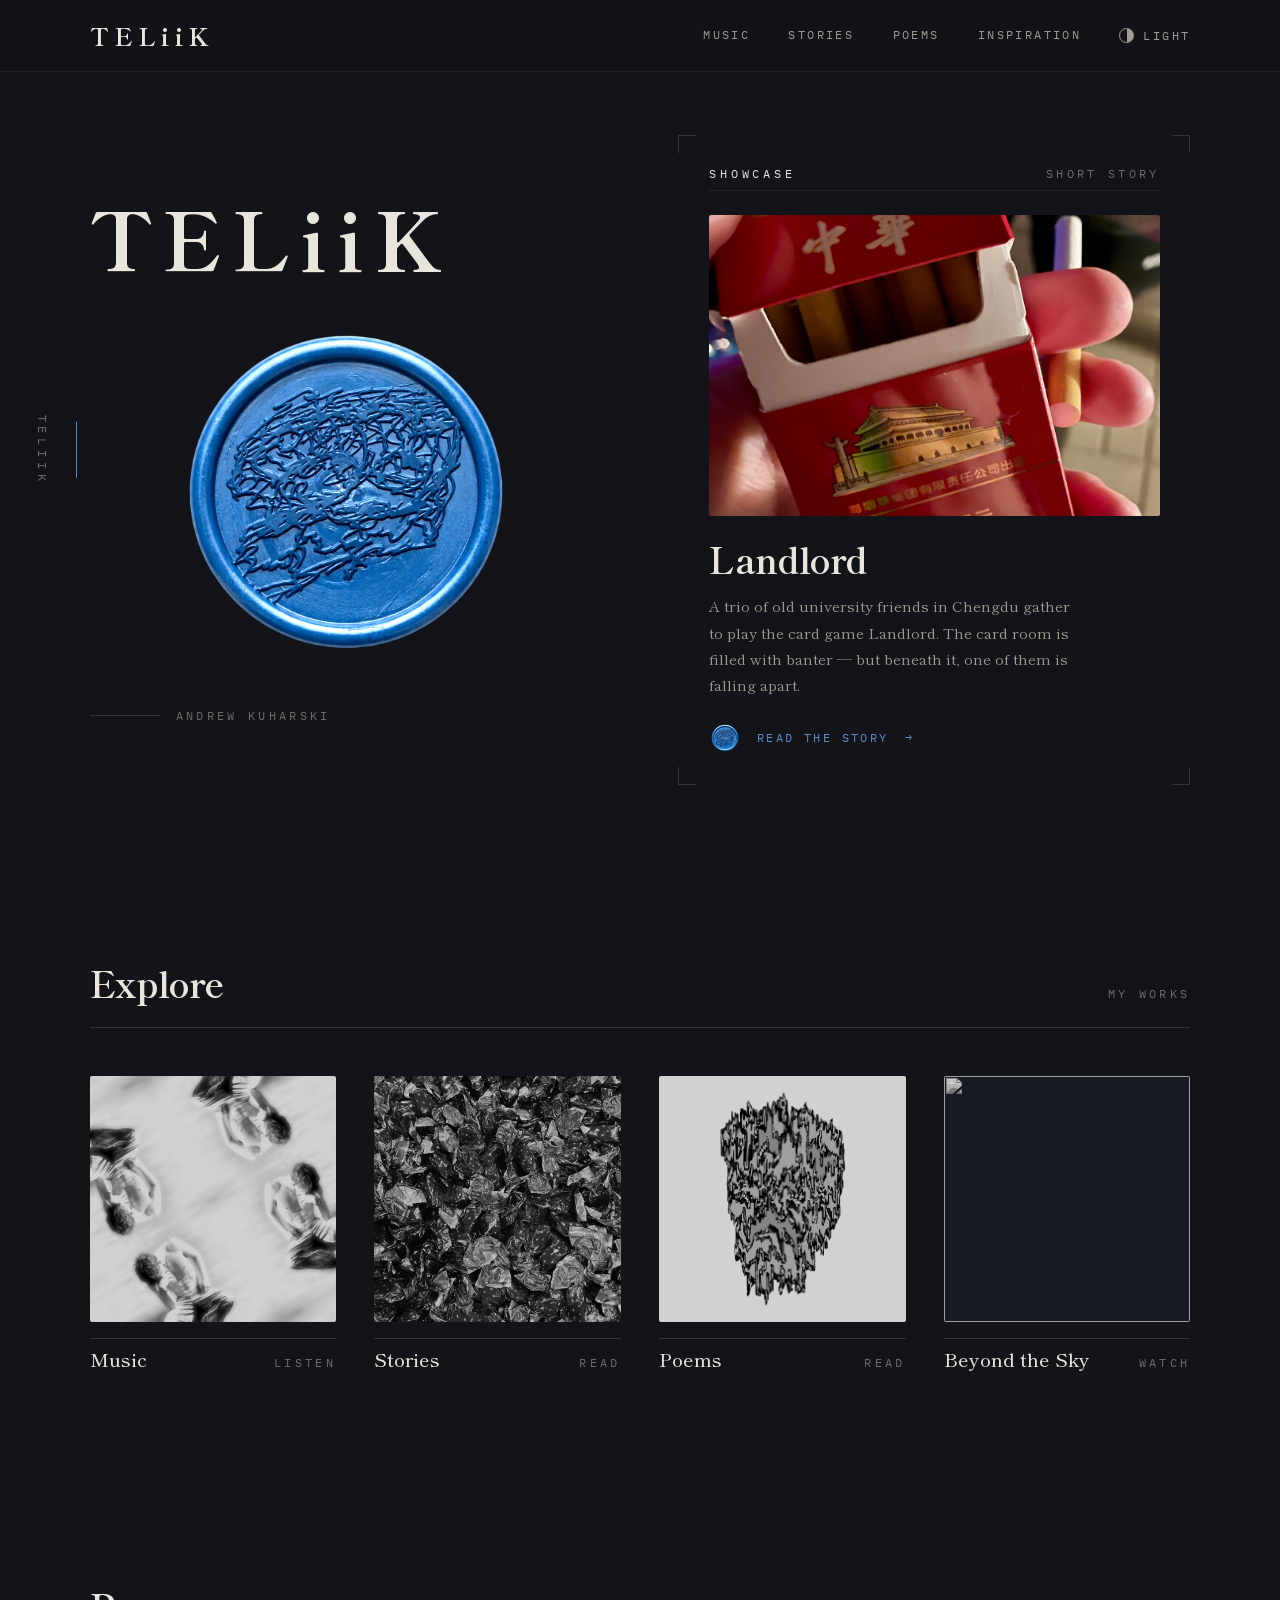
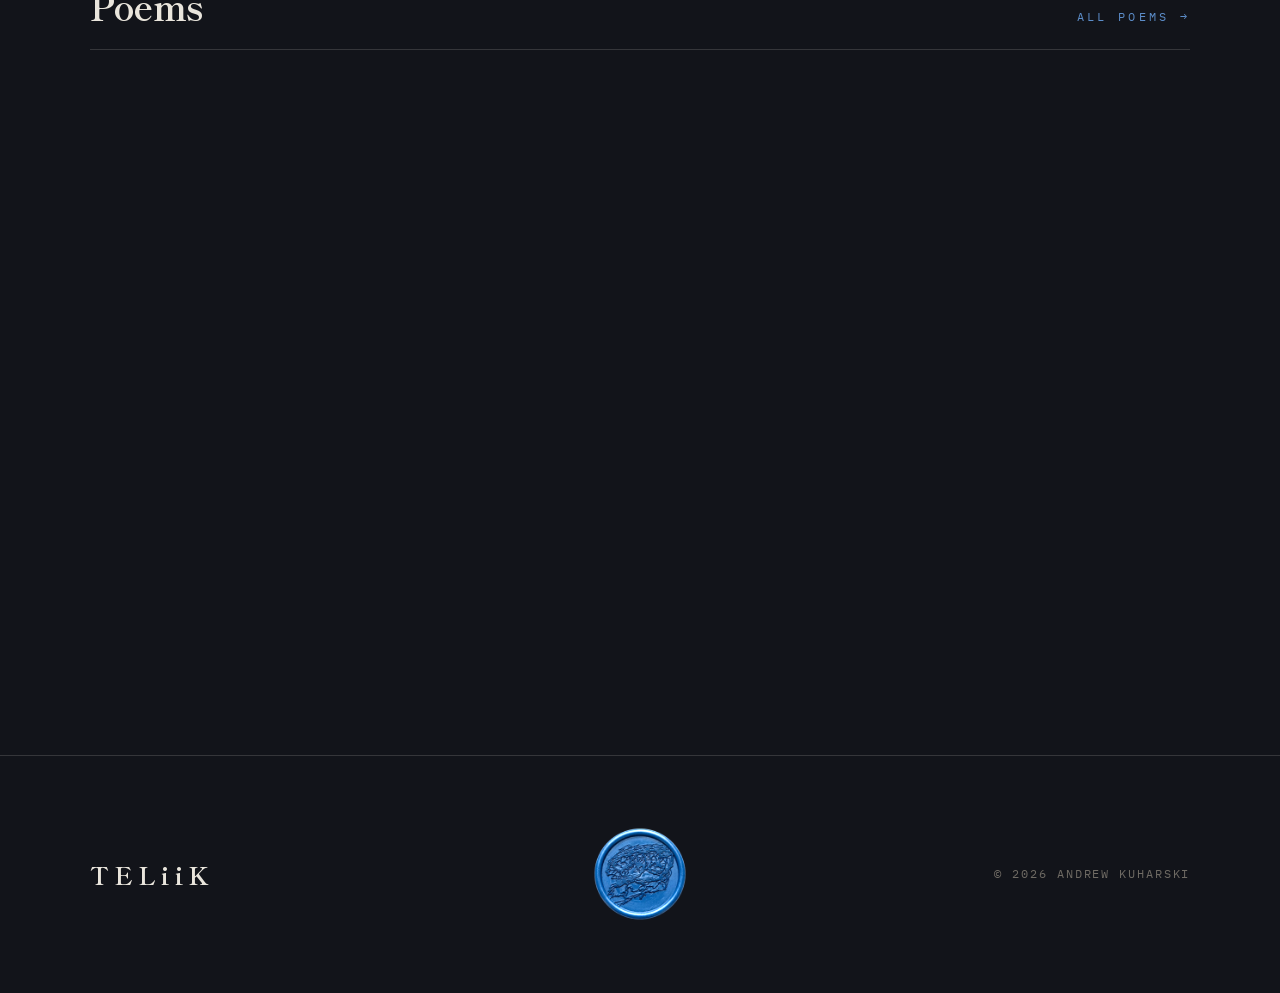
==== commit b1065376: "mobile + dark mode changes" ====
--- a/index.html
+++ b/index.html
@@ -12,15 +12,14 @@
   <link rel="manifest" href="/images/site.webmanifest">
   <link rel="mask-icon" href="/images/safari-pinned-tab.svg" color="#173F6D">
   <link rel="shortcut icon" href="/images/seal-32.png">
-  <meta name="theme-color" content="#FAF7F0" media="(prefers-color-scheme: light)">
-  <meta name="theme-color" content="#12141A" media="(prefers-color-scheme: dark)">
+  <meta name="theme-color" content="#12141A">
 
   <script>
     (function () {
-      try {
-        var t = localStorage.getItem("teliik-theme");
-        if (t) document.documentElement.setAttribute("data-theme", t);
-      } catch (e) {}
+      // Dark is the default; only the visitor's own stored choice overrides it.
+      var t = null;
+      try { t = localStorage.getItem("teliik-theme"); } catch (e) {}
+      document.documentElement.setAttribute("data-theme", t === "light" ? "light" : "dark");
     })();
   </script>
 
--- a/styles/base.css
+++ b/styles/base.css
@@ -5,7 +5,7 @@
    ========================================================================== */
 
 :root {
-  color-scheme: light dark;
+  color-scheme: dark;
 
   /* ---- raw palette ----
      One accent, taken from the wax seal itself: sumi ink, washi, seal navy. */
@@ -13,74 +13,10 @@
   --sumi:  #1A1A1A;
   --seal:  #173F6D;
 
-  /* ---- semantic: light ---- */
-  --bg:        var(--washi);
-  --bg-sunk:   #F2EEE5;
-  --fg:        var(--sumi);
-  --fg-muted:  #6B665D;
-  --fg-faint:  #9C978D;
-  --rule:      rgba(26, 26, 26, 0.14);
-  --rule-soft: rgba(26, 26, 26, 0.07);
-  --accent:    var(--seal);
-  --link:      var(--seal);
-  --link-hover:#0E2A4A;
-
-  /* ---- type ---- */
-  --font-display: "Shippori Mincho B1", "Hiragino Mincho ProN", "Yu Mincho", "Songti SC", "Noto Serif SC", Georgia, serif;
-  /* Songti/Noto Serif SC catch Simplified-only glyphs (及时行乐 in Landlord)
-     that a Japanese mincho does not carry; Latin still resolves first. */
-  --font-body:    "Shippori Mincho B1", "Hiragino Mincho ProN", "Songti SC", "Noto Serif SC", Georgia, serif;
-  --font-mono:    "IBM Plex Mono", ui-monospace, "SF Mono", Menlo, monospace;
-
-  /* 1rem = 10px (html is 62.5%) */
-  --t-xs:   clamp(1.05rem, 0.15vw + 1.0rem,  1.25rem);
-  --t-sm:   clamp(1.25rem, 0.25vw + 1.2rem,  1.5rem);
-  --t-base: clamp(1.6rem,  0.4vw  + 1.5rem,  1.9rem);
-  --t-md:   clamp(1.9rem,  0.6vw  + 1.7rem,  2.4rem);
-  --t-lg:   clamp(2.4rem,  1.2vw  + 2.0rem,  3.6rem);
-  --t-xl:   clamp(3.2rem,  2.5vw  + 2.4rem,  5.6rem);
-  --t-2xl:  clamp(4.4rem,  6vw    + 2.0rem, 10rem);
-  --t-3xl:  clamp(5.2rem,  9vw    + 1.6rem, 15rem);
-
-  /* ---- space ---- */
-  --s-1: 0.8rem;
-  --s-2: 1.6rem;
-  --s-3: 2.4rem;
-  --s-4: 3.2rem;
-  --s-5: 4.8rem;
-  --s-6: 6.4rem;
-  --s-7: 9.6rem;
-  --s-8: 14rem;
-  --s-9: 20rem;
-
-  /* ma — the page's breathing room, deliberately large */
-  --gutter: clamp(2.4rem, 7vw, 16rem);
-  --measure: 62ch;
-
-  --nav-h: 7.2rem;
-  --ease: cubic-bezier(0.22, 0.61, 0.36, 1);
-}
-
-/* ---- semantic: dark ----
-   Not neutral black: the ground carries an indigo cast so the palette
-   stays one family across both themes. */
-@media (prefers-color-scheme: dark) {
-  :root:not([data-theme="light"]) {
-    --bg:        #12141A;
-    --bg-sunk:   #171A22;
-    --fg:        #E9E5DC;
-    --fg-muted:  #A19C92;
-    --fg-faint:  #6F6B64;
-    --rule:      rgba(233, 229, 220, 0.16);
-    --rule-soft: rgba(233, 229, 220, 0.08);
-    /* seal navy is far too dark on this ground: same hue, lifted to read */
-    --accent:    #5C8DC9;
-    --link:      #5C8DC9;
-    --link-hover:#8FB4E0;
-  }
-}
-
-:root[data-theme="dark"] {
+  /* ---- semantic: DARK is the site's default ----
+     Not neutral black: the ground carries an indigo cast so the palette
+     stays one family across both themes. The visitor's system setting is
+     deliberately not consulted — only their own choice, stored below. */
   --bg:        #12141A;
   --bg-sunk:   #171A22;
   --fg:        #E9E5DC;
@@ -92,6 +28,56 @@
   --accent:    #5C8DC9;
   --link:      #5C8DC9;
   --link-hover:#8FB4E0;
+
+  /* ---- type ---- */
+  --font-display: "Shippori Mincho B1", "Hiragino Mincho ProN", "Yu Mincho", "Songti SC", "Noto Serif SC", Georgia, serif;
+  /* Songti/Noto Serif SC catch Simplified-only glyphs (及时行乐 in Landlord)
+     that a Japanese mincho does not carry; Latin still resolves first. */
+  --font-body:    "Shippori Mincho B1", "Hiragino Mincho ProN", "Songti SC", "Noto Serif SC", Georgia, serif;
+  --font-mono:    "IBM Plex Mono", ui-monospace, "SF Mono", Menlo, monospace;
+
+  /* 1rem = 10px (html is 62.5%) */
+  --t-xs:   clamp(1.05rem, 0.15vw + 1.0rem,  1.25rem);
+  --t-sm:   clamp(1.25rem, 0.25vw + 1.2rem,  1.5rem);
+  --t-base: clamp(1.6rem,  0.4vw  + 1.5rem,  1.9rem);
+  --t-md:   clamp(1.9rem,  0.6vw  + 1.7rem,  2.4rem);
+  --t-lg:   clamp(2.4rem,  1.2vw  + 2.0rem,  3.6rem);
+  --t-xl:   clamp(3.2rem,  2.5vw  + 2.4rem,  5.6rem);
+  --t-2xl:  clamp(4.4rem,  6vw    + 2.0rem, 10rem);
+  --t-3xl:  clamp(5.2rem,  9vw    + 1.6rem, 15rem);
+
+  /* ---- space ---- */
+  --s-1: 0.8rem;
+  --s-2: 1.6rem;
+  --s-3: 2.4rem;
+  --s-4: 3.2rem;
+  --s-5: 4.8rem;
+  --s-6: 6.4rem;
+  --s-7: 9.6rem;
+  --s-8: 14rem;
+  --s-9: 20rem;
+
+  /* ma — the page's breathing room, deliberately large */
+  --gutter: clamp(2.4rem, 7vw, 16rem);
+  --measure: 62ch;
+
+  --nav-h: 7.2rem;
+  --ease: cubic-bezier(0.22, 0.61, 0.36, 1);
+}
+
+/* ---- semantic: light, only when the visitor asks for it ---- */
+:root[data-theme="light"] {
+  color-scheme: light;
+  --bg:        var(--washi);
+  --bg-sunk:   #F2EEE5;
+  --fg:        var(--sumi);
+  --fg-muted:  #6B665D;
+  --fg-faint:  #9C978D;
+  --rule:      rgba(26, 26, 26, 0.14);
+  --rule-soft: rgba(26, 26, 26, 0.07);
+  --accent:    var(--seal);
+  --link:      var(--seal);
+  --link-hover:#0E2A4A;
 }
 
 /* ==========================================================================
@@ -161,11 +147,10 @@
 }
 .seal--lg { width: 6rem; height: 6rem; }
 
-/* the wax is dark navy and sinks into the dark ground without a lift */
-:root[data-theme="dark"] .seal { filter: brightness(1.8) saturate(1.05); }
-@media (prefers-color-scheme: dark) {
-  :root:not([data-theme="light"]) .seal { filter: brightness(1.8) saturate(1.05); }
-}
+/* the wax is dark navy and sinks into the dark ground without a lift; on the
+   light ground it needs none, so light undoes it rather than dark adding it */
+.seal { filter: brightness(1.8) saturate(1.05); }
+:root[data-theme="light"] .seal { filter: none; }
 
 .eyebrow {
   font-family: var(--font-mono);
@@ -436,14 +421,12 @@
 }
 
 /* Which word shows is decided in CSS, not JS, so it is already correct on the
-   first paint — the script is deferred and would flash the wrong word. */
-.theme-word--light { display: none; }
-@media (prefers-color-scheme: dark) {
-  :root:not([data-theme="light"]) .theme-word--dark { display: none; }
-  :root:not([data-theme="light"]) .theme-word--light { display: inline; }
-}
-:root[data-theme="dark"] .theme-word--dark { display: none; }
-:root[data-theme="dark"] .theme-word--light { display: inline; }
+   first paint — the script is deferred and would flash the wrong word.
+   Dark is the default, so "Light" is what the toggle offers by default. */
+.theme-word--dark { display: none; }
+.theme-word--light { display: inline; }
+:root[data-theme="light"] .theme-word--dark { display: inline; }
+:root[data-theme="light"] .theme-word--light { display: none; }
 
 /* hamburger */
 .nav-burger {
--- a/styles/index.css
+++ b/styles/index.css
@@ -46,10 +46,8 @@
 
 /* the wax is dark navy and sinks into the dark ground without a lift —
    the same treatment .seal gets in base.css */
-:root[data-theme="dark"] .hero-img { filter: brightness(1.8) saturate(1.05); }
-@media (prefers-color-scheme: dark) {
-  :root:not([data-theme="light"]) .hero-img { filter: brightness(1.8) saturate(1.05); }
-}
+.hero-img { filter: brightness(1.8) saturate(1.05); }
+:root[data-theme="light"] .hero-img { filter: none; }
 
 .hero-caption {
   width: 100%;
@@ -104,20 +102,8 @@
 a.feature:focus-visible .feature-media img { filter: none; transform: scale(1.04); }
 
 /* white-ground artwork glares against the dark ink, so hold it back at rest */
-:root[data-theme="dark"] .feature-media img {
-  filter: grayscale(1) contrast(1.03) brightness(0.82);
-}
-@media (prefers-color-scheme: dark) {
-  :root:not([data-theme="light"]) .feature-media img {
-    filter: grayscale(1) contrast(1.03) brightness(0.82);
-  }
-}
-:root[data-theme="dark"] a.feature:hover .feature-media img,
-:root[data-theme="dark"] a.feature:focus-visible .feature-media img { filter: none; }
-@media (prefers-color-scheme: dark) {
-  :root:not([data-theme="light"]) a.feature:hover .feature-media img,
-  :root:not([data-theme="light"]) a.feature:focus-visible .feature-media img { filter: none; }
-}
+.feature-media img { filter: grayscale(1) contrast(1.03) brightness(0.82); }
+:root[data-theme="light"] .feature-media img { filter: grayscale(1) contrast(1.03); }
 
 .feature-label {
   display: flex;
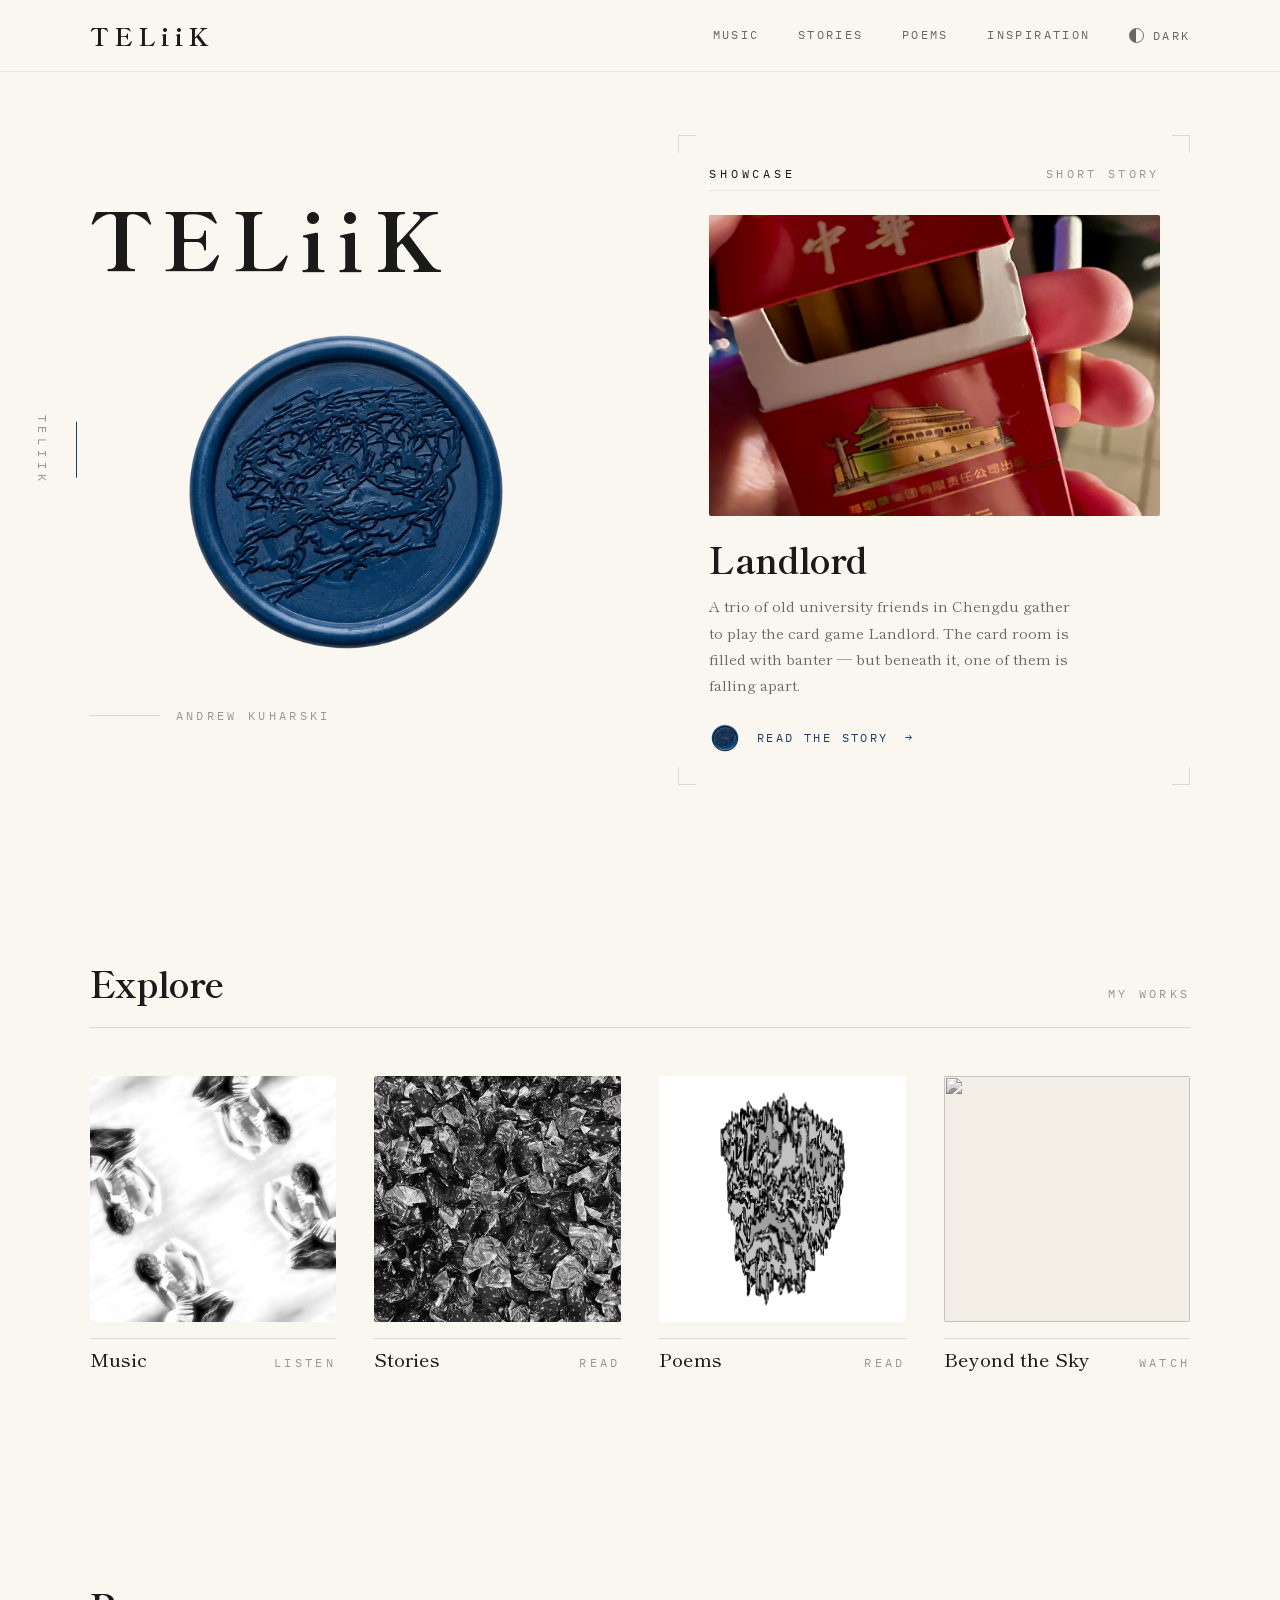
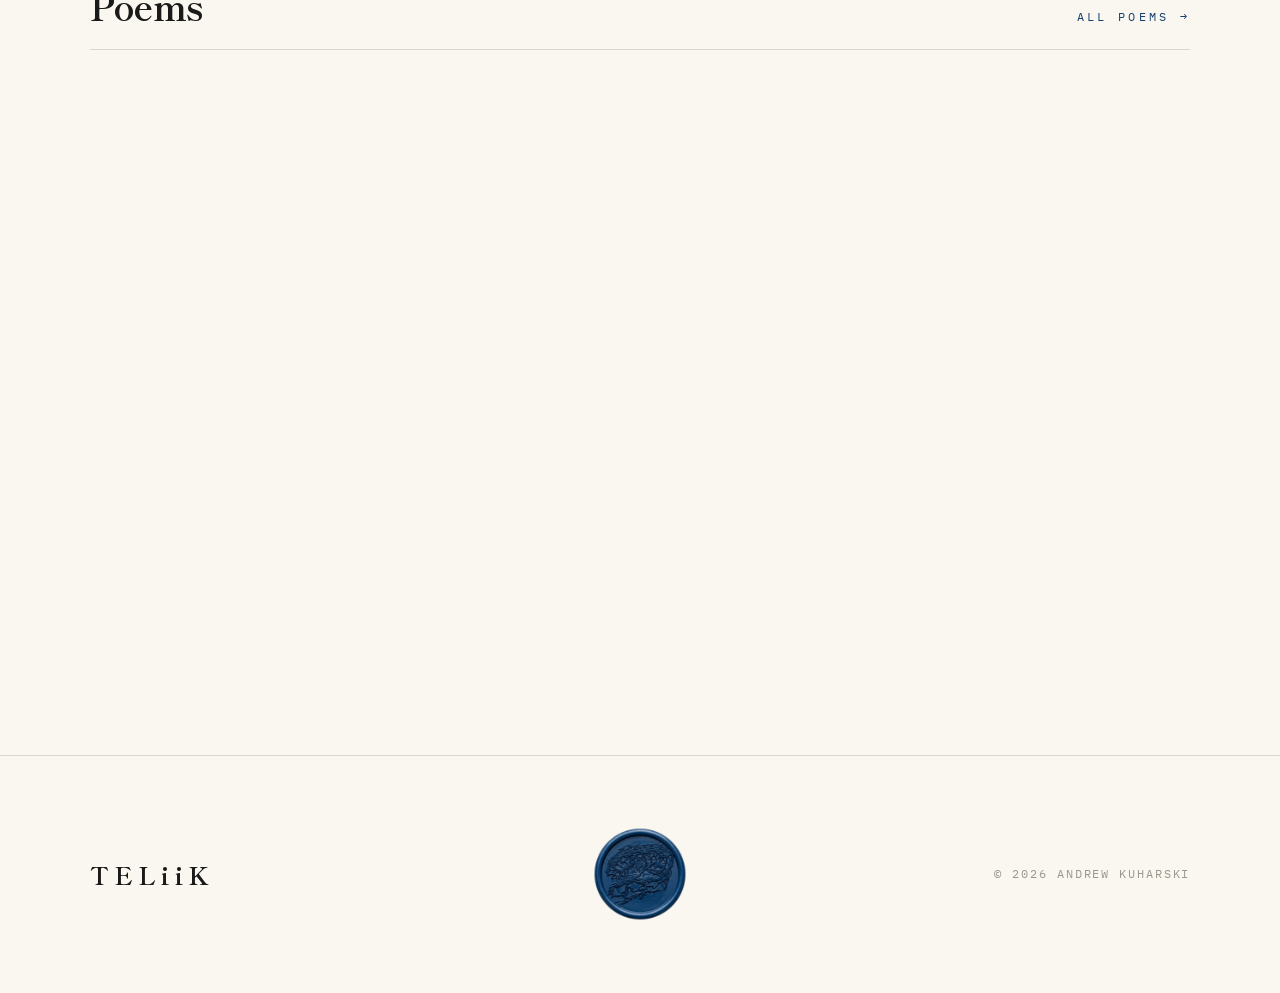
==== commit 9731d1f3: "light/dark mode changes" ====
--- a/index.html
+++ b/index.html
@@ -16,10 +16,19 @@
 
   <script>
     (function () {
-      // Dark is the default; only the visitor's own stored choice overrides it.
+      // The system setting decides, on every visit, until the visitor presses
+      // the toggle — from then on their stored choice is the only thing read.
       var t = null;
       try { t = localStorage.getItem("teliik-theme"); } catch (e) {}
-      document.documentElement.setAttribute("data-theme", t === "light" ? "light" : "dark");
+      if (t !== "light" && t !== "dark") {
+        t = window.matchMedia &&
+            window.matchMedia("(prefers-color-scheme: dark)").matches ? "dark" : "light";
+      }
+      document.documentElement.setAttribute("data-theme", t);
+      // set here as well, or the phone's browser chrome flashes the wrong
+      // colour in the gap before the deferred site.js runs
+      var bar = document.querySelector('meta[name="theme-color"]');
+      if (bar) bar.setAttribute("content", t === "light" ? "#FAF7F0" : "#12141A");
     })();
   </script>
 
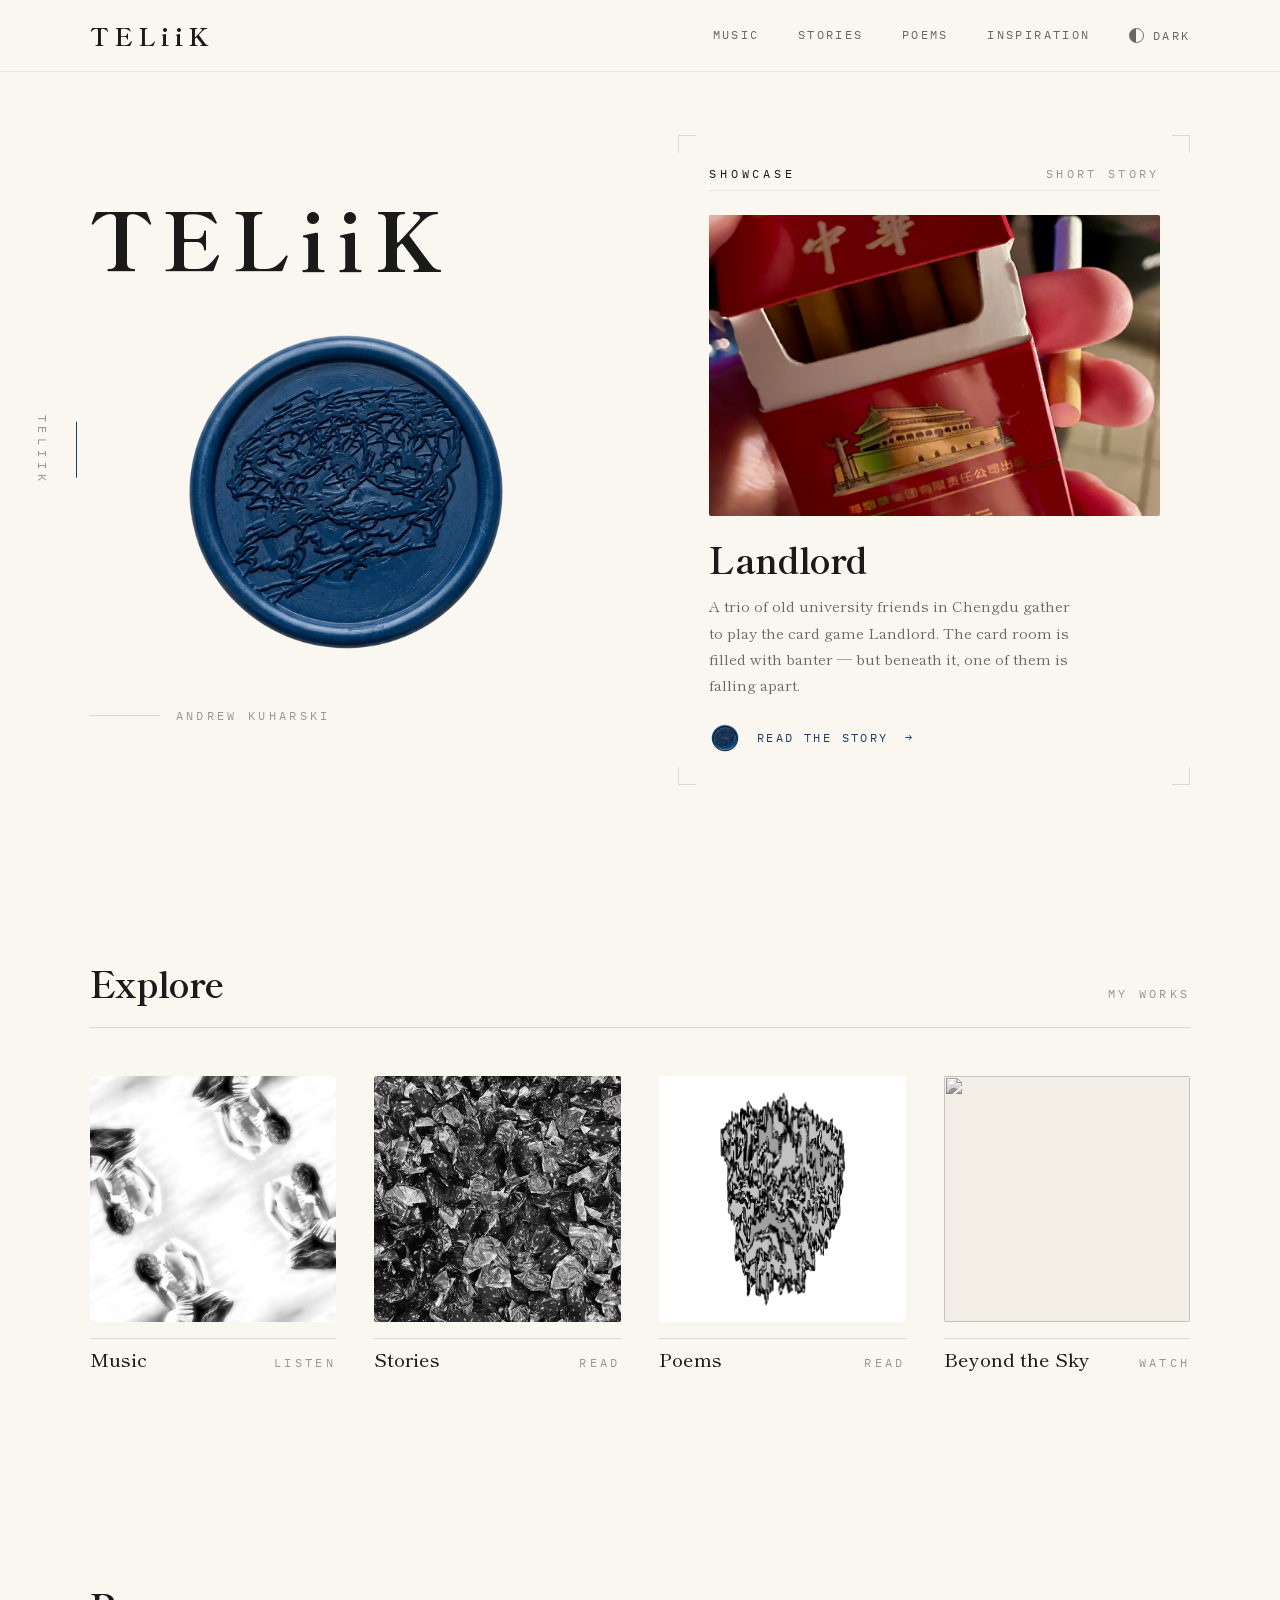
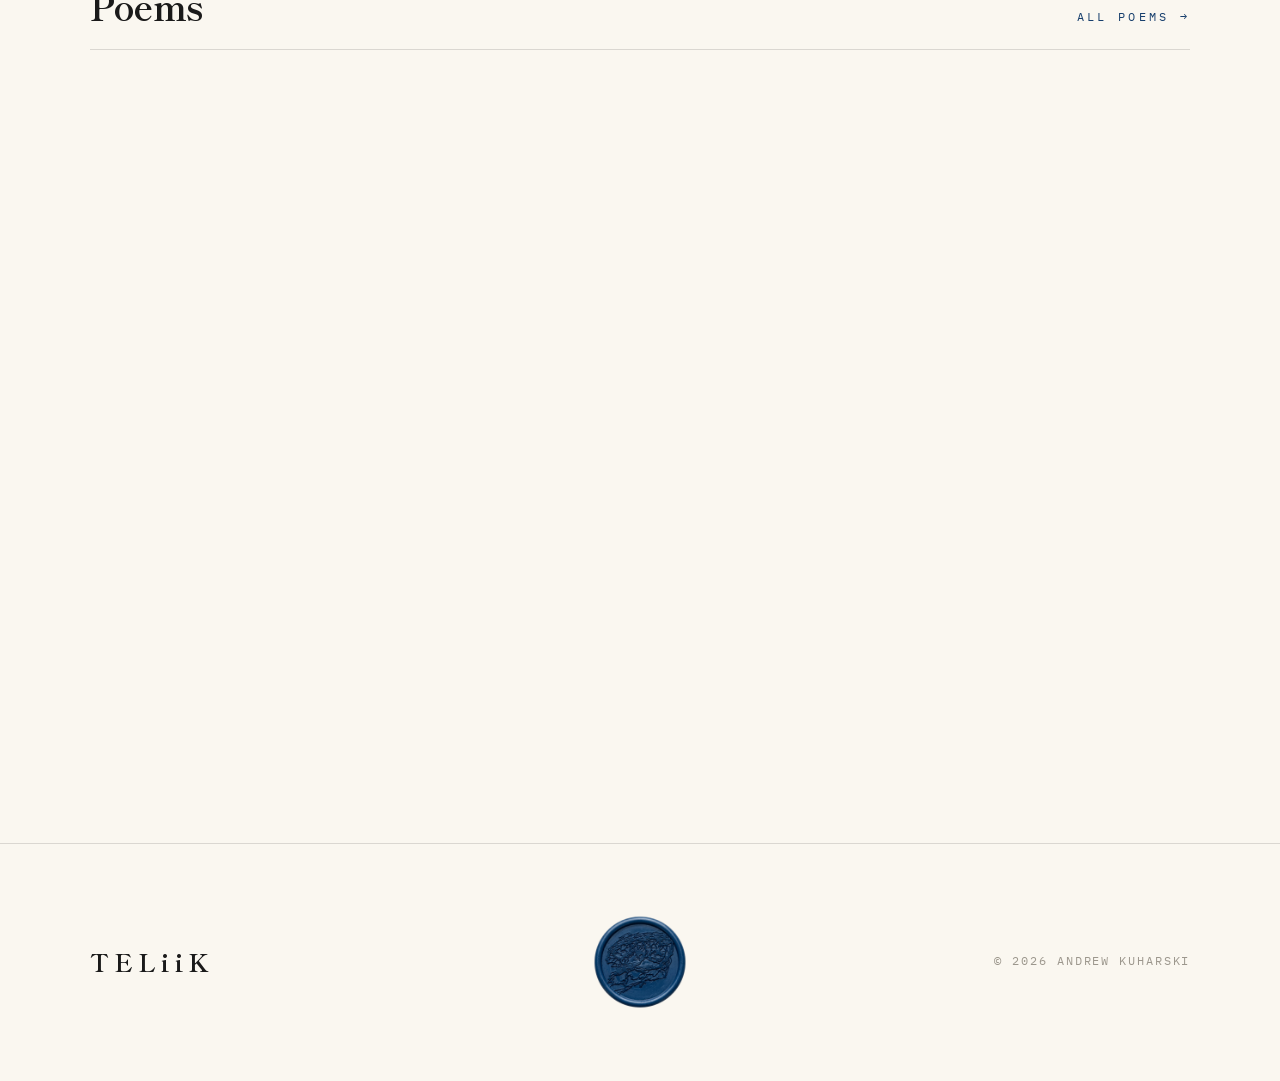
==== commit 4e5e49c7: "racing on lake superior Co-Authored-By: Claude Opus 5 <noreply@anthropic.com>" ====
--- a/index.html
+++ b/index.html
@@ -141,6 +141,10 @@
         <a class="eyebrow" href="./poems" style="color: var(--link);">All poems &rarr;</a>
       </div>
       <div class="index-list">
+        <a class="index-row reveal" href="./poems#racing-on-lake-superior">
+          <span class="index-title">racing on lake superior</span>
+          <span class="index-meta">Sep 2026</span>
+        </a>
         <a class="index-row reveal" href="./poems#tattoos">
           <span class="index-title">tattoos</span>
           <span class="index-meta">Jul 2026</span>
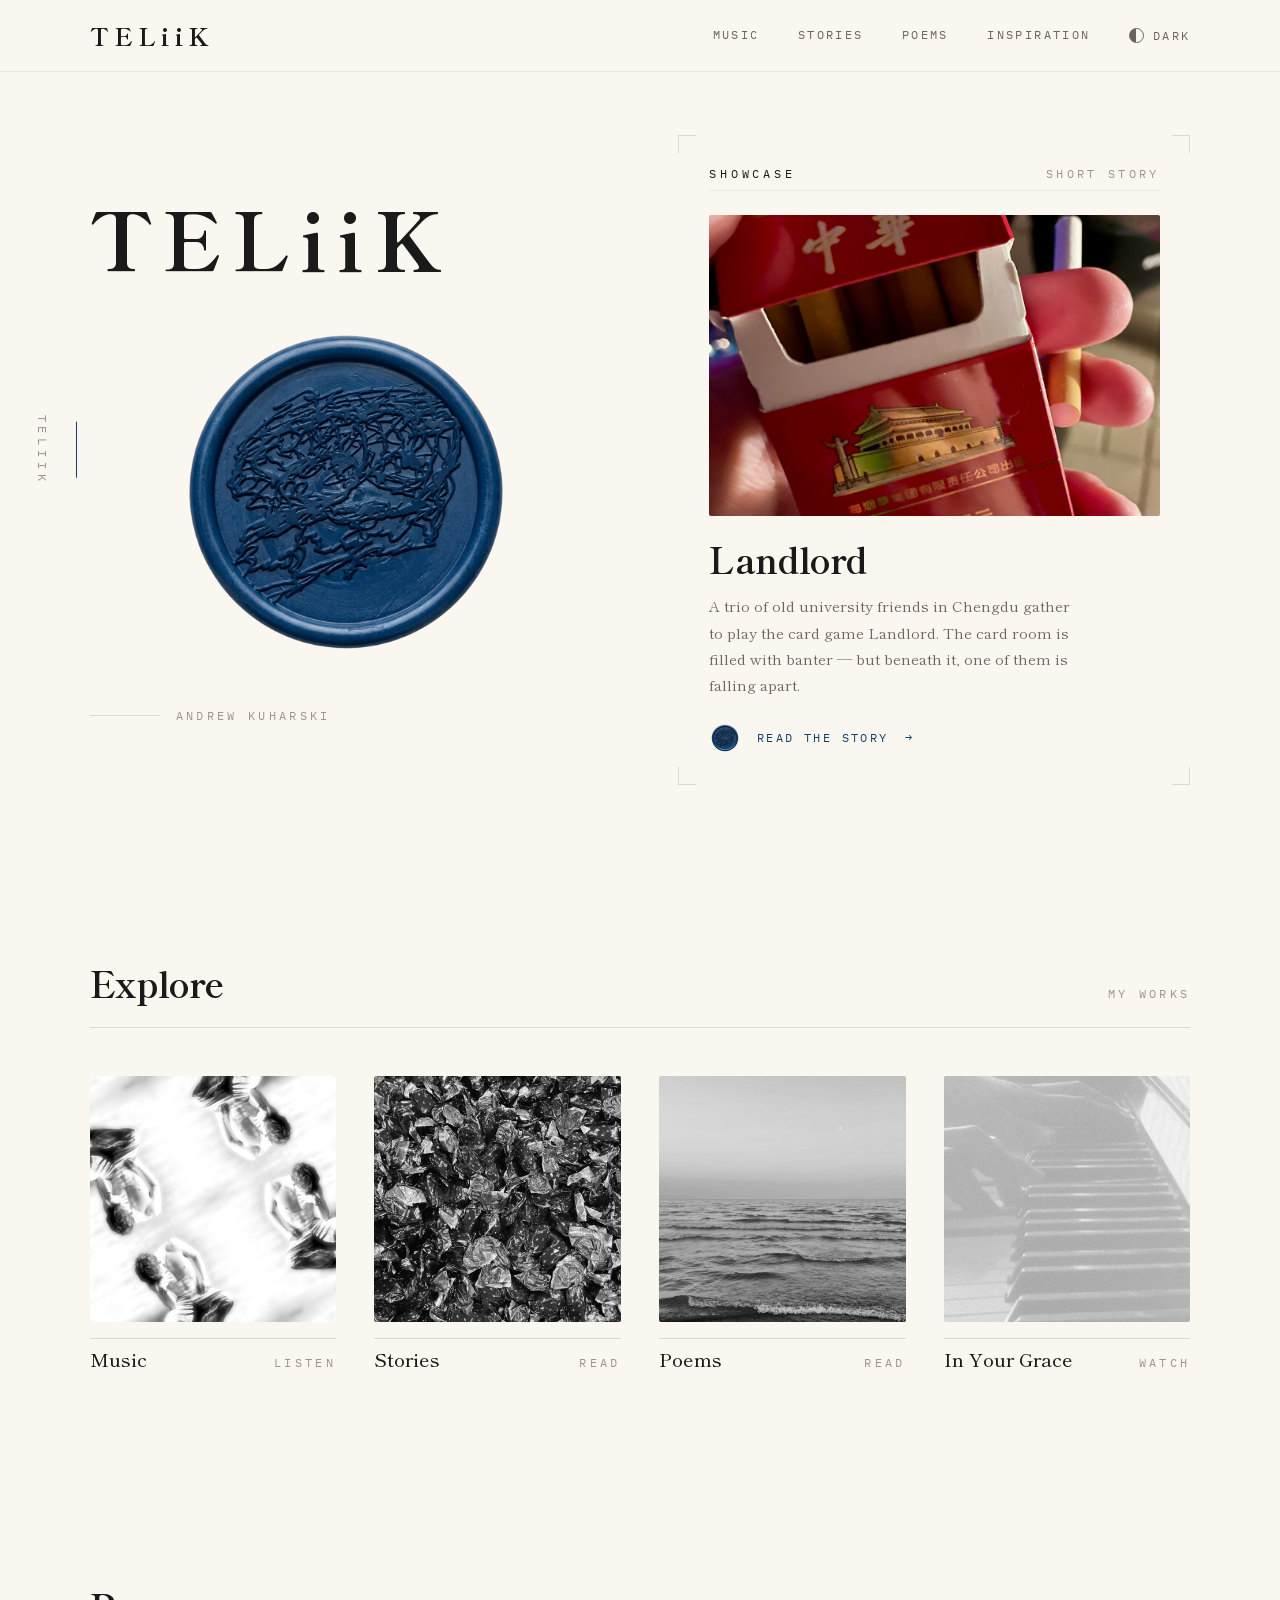
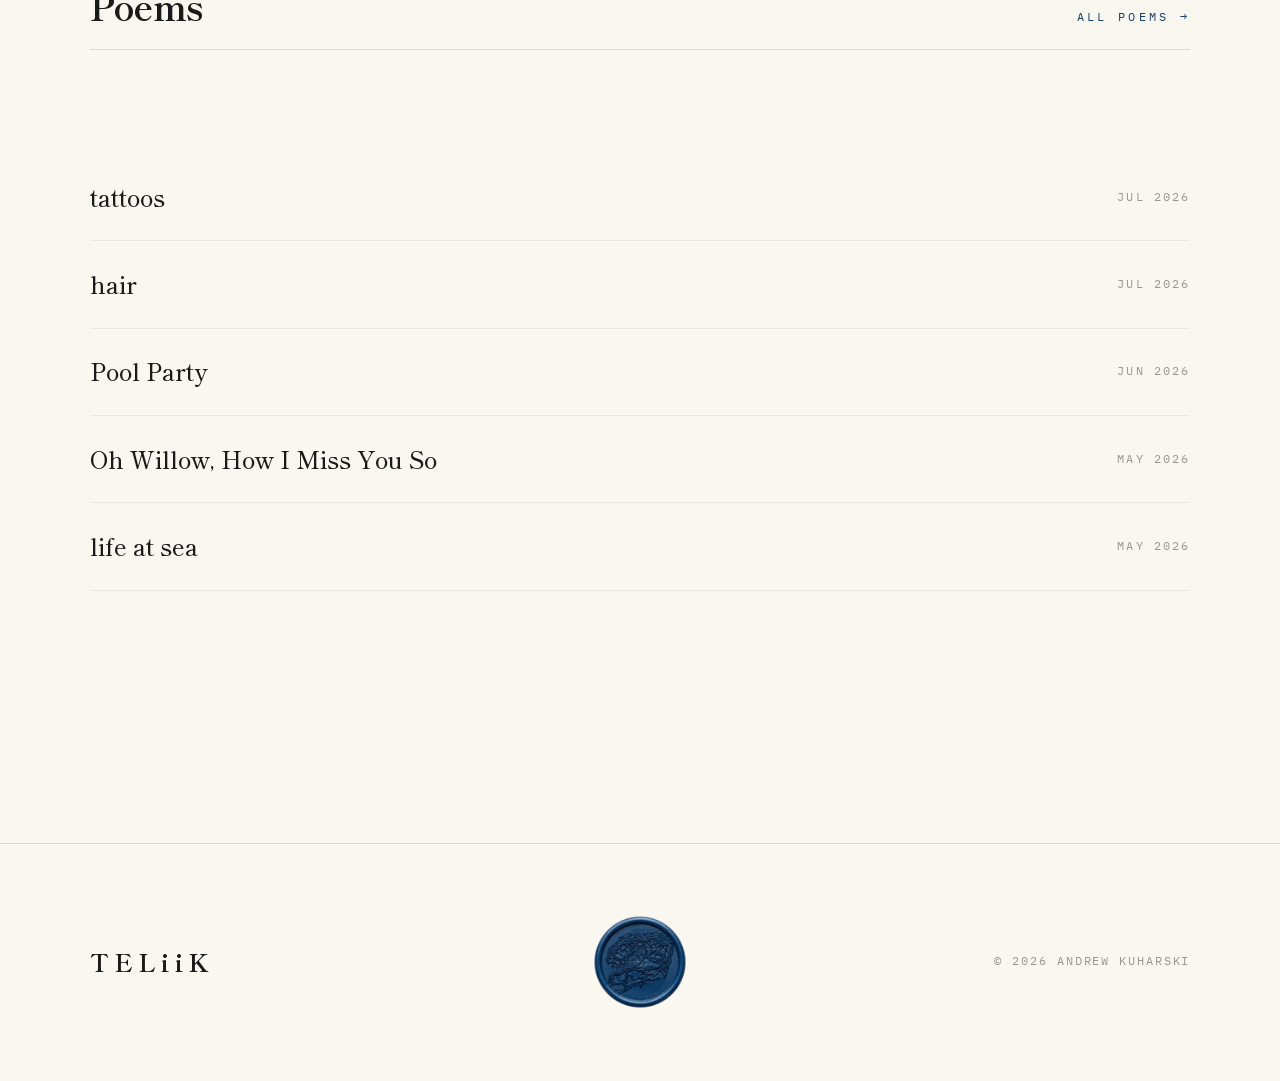
==== commit a358fc51: "in your grace card + new poems art the fourth explore card now lands on the video here rather than y" ====
--- a/index.html
+++ b/index.html
@@ -119,16 +119,16 @@
           </div>
         </a>
         <a class="feature reveal" href="./poems">
-          <div class="feature-media"><img src="./images/industrialmeltdown.png" alt="" loading="lazy"></div>
+          <div class="feature-media"><img src="./images/racingonlakesuperior.jpg" alt="" loading="lazy"></div>
           <div class="feature-label">
             <h3>Poems</h3>
             <span class="eyebrow">Read</span>
           </div>
         </a>
-        <a class="feature reveal" href="https://www.youtube.com/watch?v=NKe9_5n9QjQ" target="_blank" rel="noreferrer">
-          <div class="feature-media"><img src="./images/beyondthesky.png" alt="" loading="lazy"></div>
+        <a class="feature reveal" href="./music#in-your-grace">
+          <div class="feature-media"><img src="./images/inyourgrace.png" alt="" loading="lazy"></div>
           <div class="feature-label">
-            <h3>Beyond the Sky</h3>
+            <h3>In Your Grace</h3>
             <span class="eyebrow">Watch</span>
           </div>
         </a>
